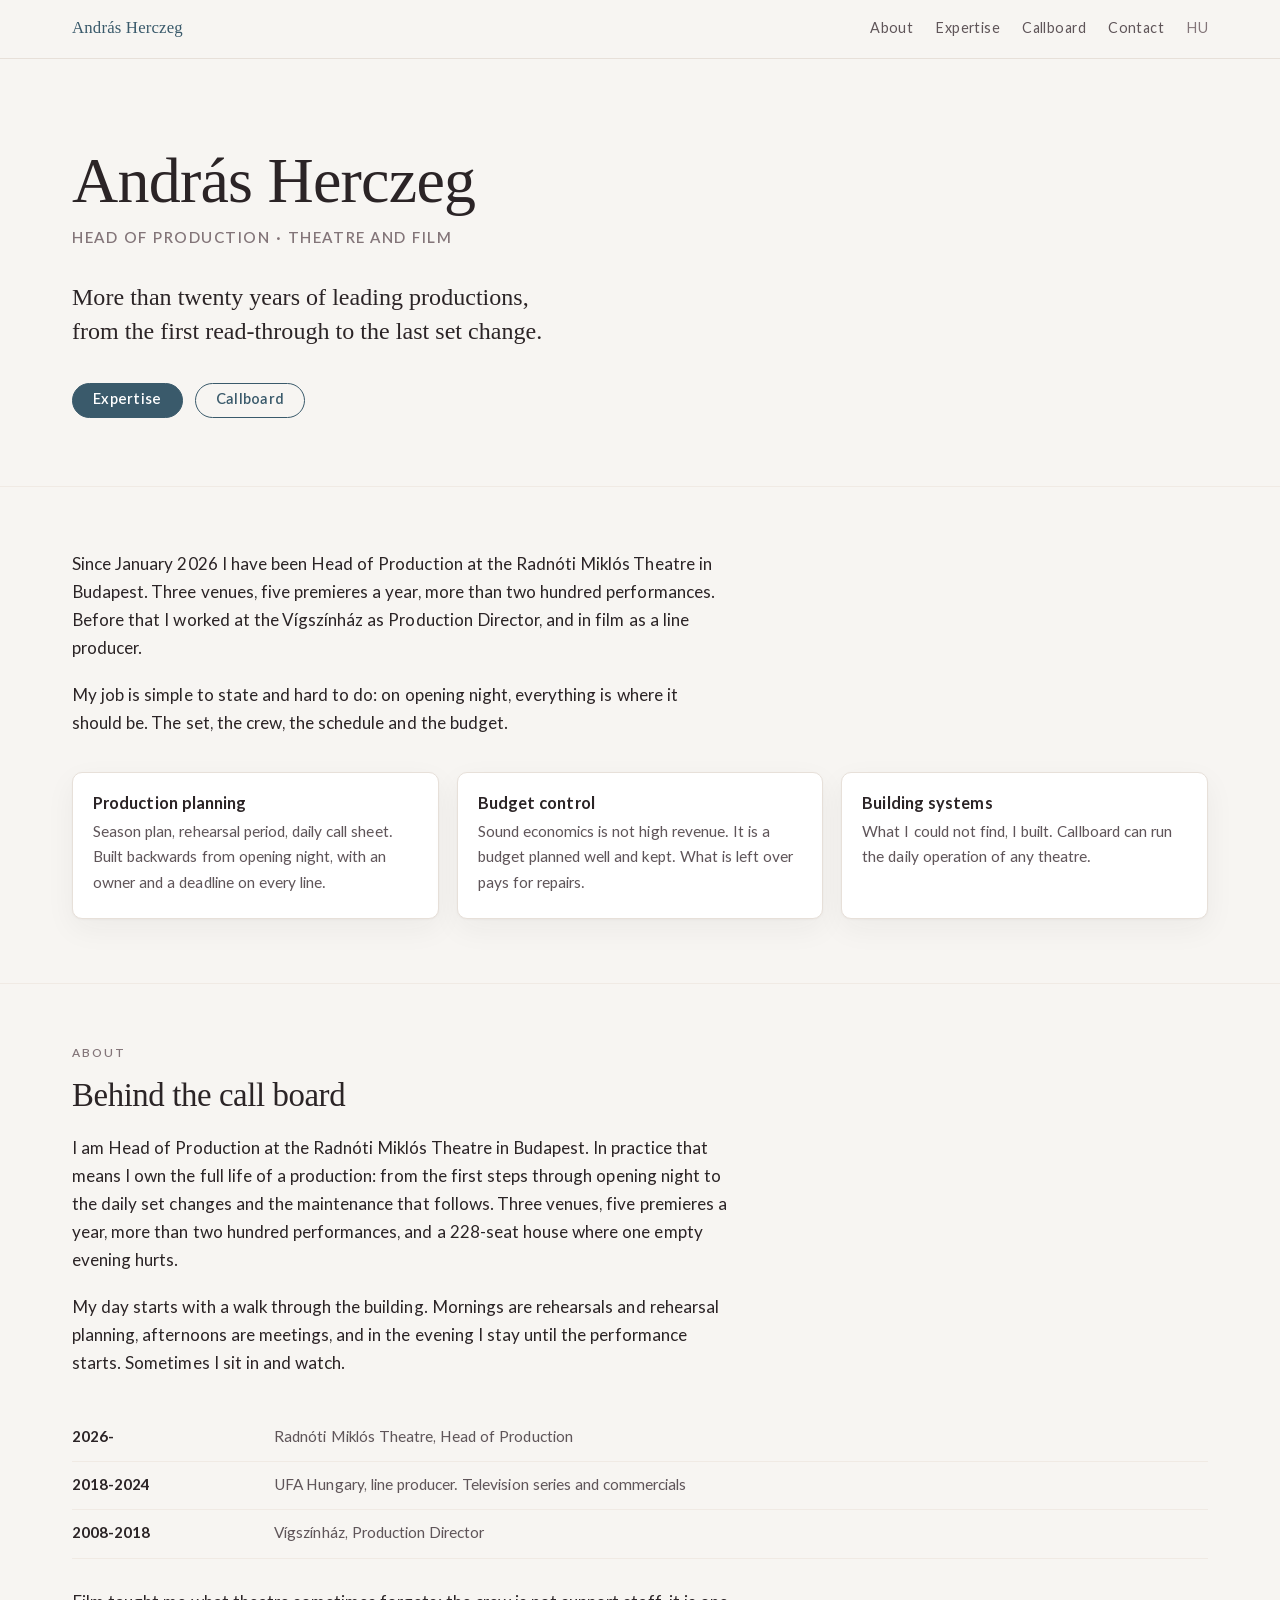
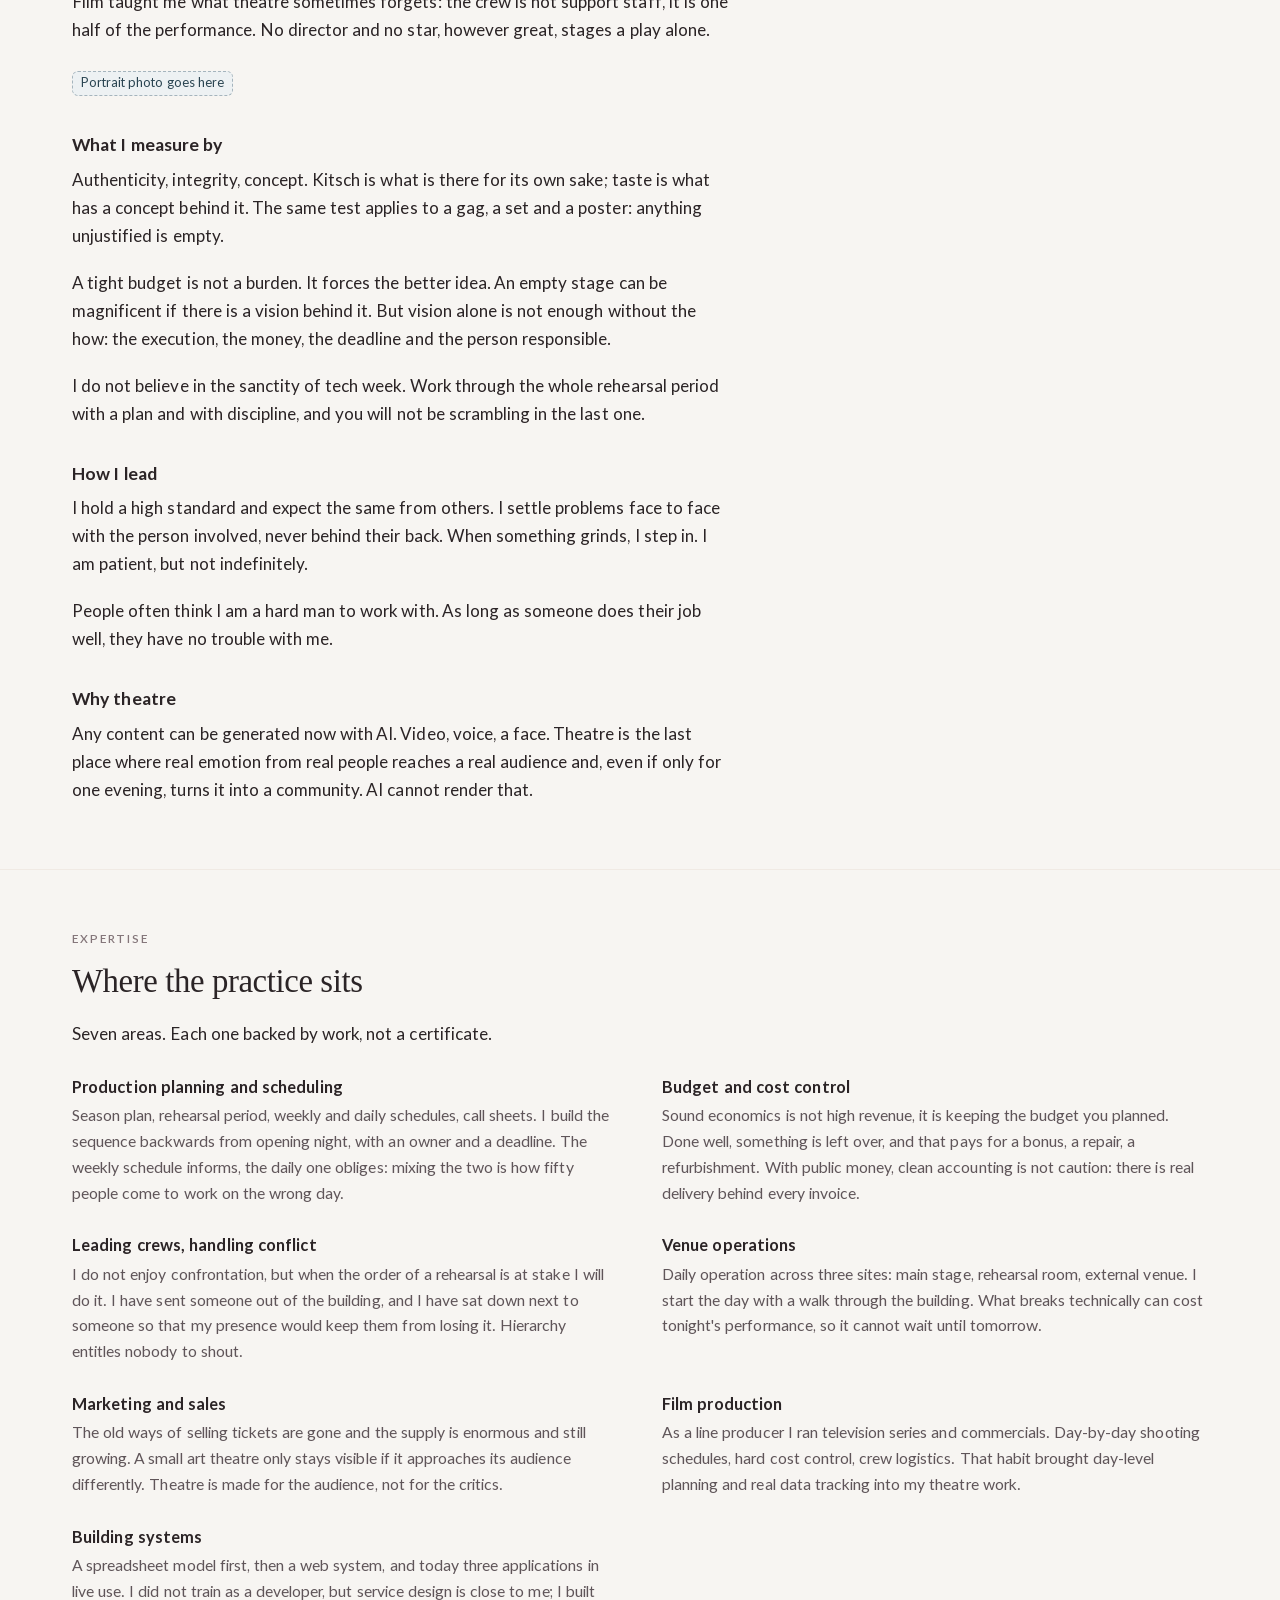
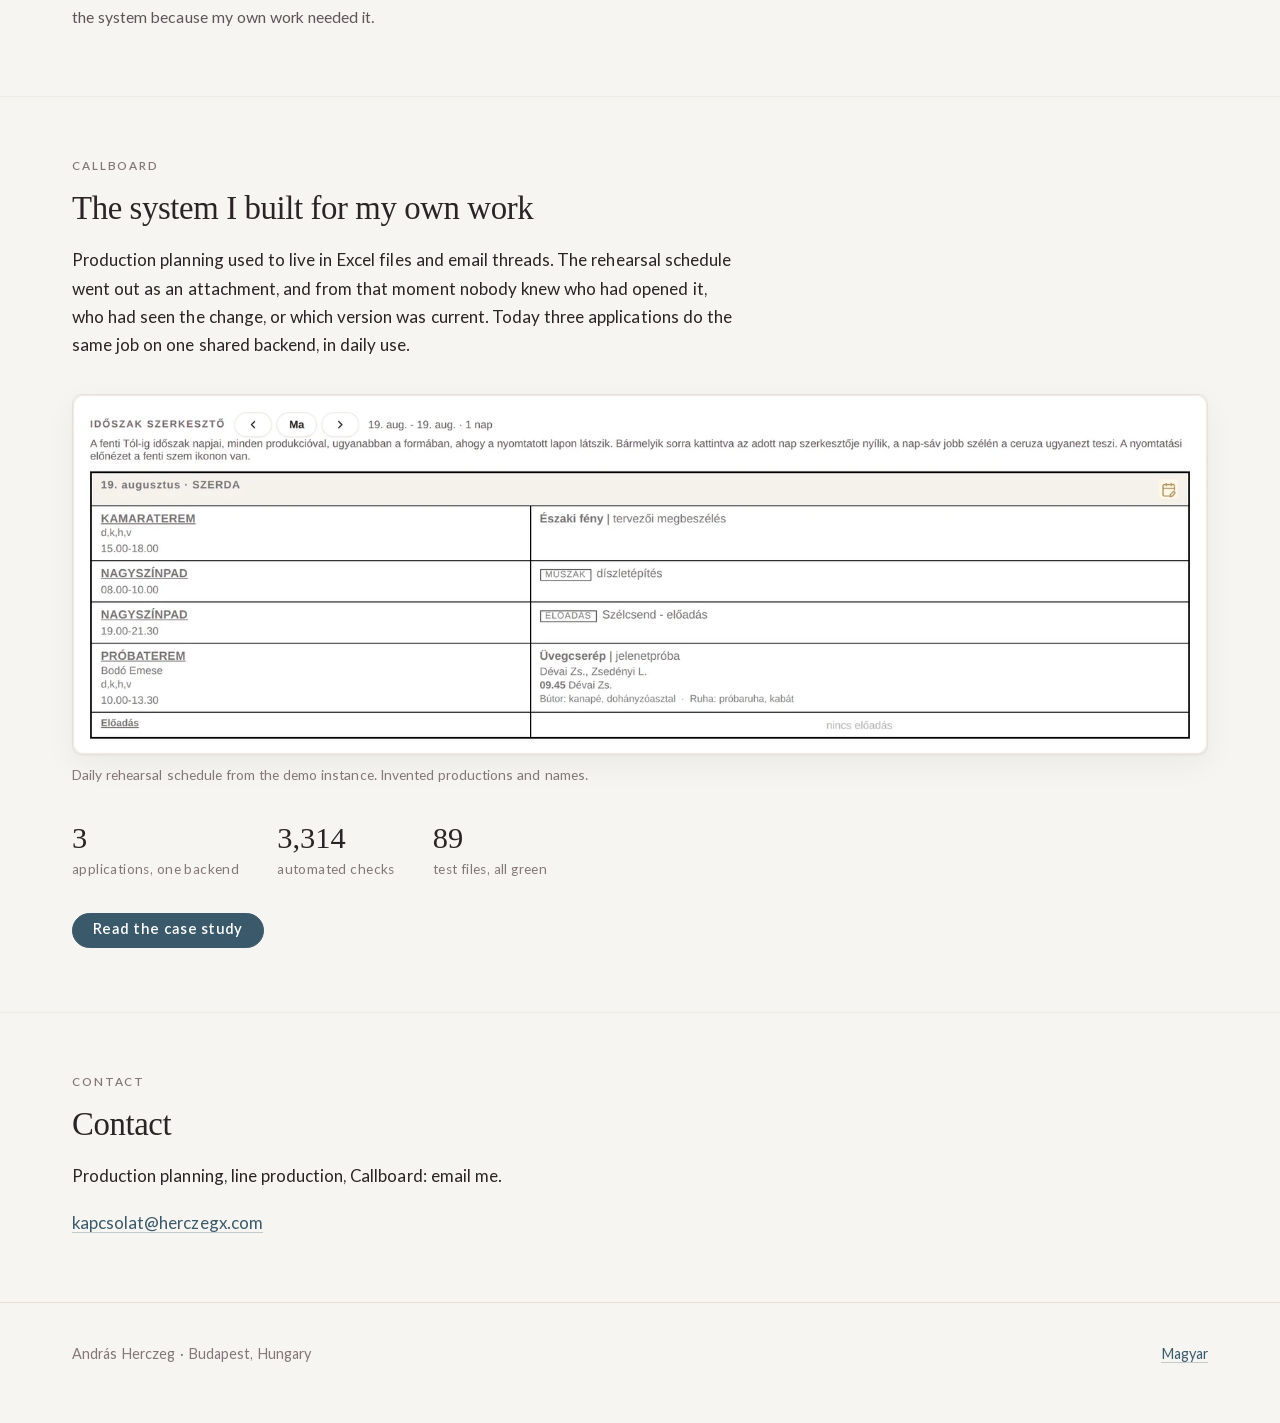
==== en/index.html @ 0eaf65cf "Statikus nevjegy oldal: ideiglenes hamarosan-lap lecserelve A herczegx Netlify-projekt eddig egy ide" ====
<!DOCTYPE html>
<html lang="en">
<head>
<meta charset="utf-8">
<meta name="viewport" content="width=device-width, initial-scale=1">
<title>András Herczeg - Head of Production</title>
<meta name="description" content="András Herczeg, Head of Production at the Radnóti Miklós Theatre, Budapest. Production planning, budget control, crew leadership, film production. Builder of the Callboard production system.">
<link rel="canonical" href="https://herczegx.com/en/">
<link rel="alternate" hreflang="hu" href="https://herczegx.com/">
<link rel="alternate" hreflang="en" href="https://herczegx.com/en/">
<meta property="og:title" content="András Herczeg - Head of Production">
<meta property="og:description" content="Production planning, budget control, crew leadership. Theatre and film.">
<meta property="og:type" content="profile">
<link rel="icon" href="../favicon.svg" type="image/svg+xml">
<link rel="stylesheet" href="../stilus.css">
</head>
<body>

<header class="fej">
  <div class="fej-belso">
    <a class="nevjel" href="index.html">András Herczeg</a>
    <nav class="menu">
      <a href="#about">About</a>
      <a href="#expertise">Expertise</a>
      <a href="callboard.html">Callboard</a>
      <a href="#contact">Contact</a>
      <span class="nyelv"><a href="../index.html" hreflang="hu">HU</a></span>
    </nav>
  </div>
</header>

<main>

<section class="nyito">
  <div class="sav">
    <h1>András Herczeg</h1>
    <p class="alcim">Head of Production &middot; theatre and film</p>
    <p class="vezeto">More than twenty years of leading productions, from the first read-through to the last set change.</p>
    <div class="gombok">
      <a class="gomb" href="#expertise">Expertise</a>
      <a class="gomb mas" href="callboard.html">Callboard</a>
    </div>
  </div>
</section>

<section>
  <div class="sav">
    <div class="szoveg">
      <p>Since January 2026 I have been Head of Production at the Radnóti Miklós Theatre in Budapest. Three venues, five premieres a year, more than two hundred performances. Before that I worked at the Vígszínház as Production Director, and in film as a line producer.</p>
      <p>My job is simple to state and hard to do: on opening night, everything is where it should be. The set, the crew, the schedule and the budget.</p>
    </div>
    <div class="harmas" style="margin-top:34px">
      <div class="kartya">
        <h3>Production planning</h3>
        <p>Season plan, rehearsal period, daily call sheet. Built backwards from opening night, with an owner and a deadline on every line.</p>
      </div>
      <div class="kartya">
        <h3>Budget control</h3>
        <p>Sound economics is not high revenue. It is a budget planned well and kept. What is left over pays for repairs.</p>
      </div>
      <div class="kartya">
        <h3>Building systems</h3>
        <p>What I could not find, I built. Callboard can run the daily operation of any theatre.</p>
      </div>
    </div>
  </div>
</section>

<section id="about">
  <div class="sav">
    <p class="cimke">About</p>
    <h2>Behind the call board</h2>
    <div class="szoveg">
      <p>I am Head of Production at the Radnóti Miklós Theatre in Budapest. In practice that means I own the full life of a production: from the first steps through opening night to the daily set changes and the maintenance that follows. Three venues, five premieres a year, more than two hundred performances, and a 228-seat house where one empty evening hurts.</p>
      <p>My day starts with a walk through the building. Mornings are rehearsals and rehearsal planning, afternoons are meetings, and in the evening I stay until the performance starts. Sometimes I sit in and watch.</p>
    </div>

    <div class="tablakeret" style="margin:30px 0">
      <table class="tabla">
        <tr><td>2026-</td><td>Radnóti Miklós Theatre, Head of Production</td></tr>
        <tr><td>2018-2024</td><td>UFA Hungary, line producer. Television series and commercials</td></tr>
        <tr><td>2008-2018</td><td>Vígszínház, Production Director</td></tr>
      </table>
    </div>

    <div class="szoveg">
      <p>Film taught me what theatre sometimes forgets: the crew is not support staff, it is one half of the performance. No director and no star, however great, stages a play alone.</p>
    </div>

    <p class="kicsi halk" style="margin:26px 0 0"><span class="helyorzo">Portrait photo goes here</span></p>

    <h3 style="margin:40px 0 10px;font-size:1.1rem">What I measure by</h3>
    <div class="szoveg">
      <p>Authenticity, integrity, concept. Kitsch is what is there for its own sake; taste is what has a concept behind it. The same test applies to a gag, a set and a poster: anything unjustified is empty.</p>
      <p>A tight budget is not a burden. It forces the better idea. An empty stage can be magnificent if there is a vision behind it. But vision alone is not enough without the how: the execution, the money, the deadline and the person responsible.</p>
      <p>I do not believe in the sanctity of tech week. Work through the whole rehearsal period with a plan and with discipline, and you will not be scrambling in the last one.</p>
    </div>

    <h3 style="margin:36px 0 10px;font-size:1.1rem">How I lead</h3>
    <div class="szoveg">
      <p>I hold a high standard and expect the same from others. I settle problems face to face with the person involved, never behind their back. When something grinds, I step in. I am patient, but not indefinitely.</p>
      <p>People often think I am a hard man to work with. As long as someone does their job well, they have no trouble with me.</p>
    </div>

    <h3 style="margin:36px 0 10px;font-size:1.1rem">Why theatre</h3>
    <div class="szoveg">
      <p>Any content can be generated now with AI. Video, voice, a face. Theatre is the last place where real emotion from real people reaches a real audience and, even if only for one evening, turns it into a community. AI cannot render that.</p>
    </div>
  </div>
</section>

<section id="expertise">
  <div class="sav">
    <p class="cimke">Expertise</p>
    <h2>Where the practice sits</h2>
    <div class="szoveg" style="margin-bottom:30px">
      <p>Seven areas. Each one backed by work, not a certificate.</p>
    </div>

    <div class="teruletek">
      <div class="terulet">
        <h3>Production planning and scheduling</h3>
        <p>Season plan, rehearsal period, weekly and daily schedules, call sheets. I build the sequence backwards from opening night, with an owner and a deadline. The weekly schedule informs, the daily one obliges: mixing the two is how fifty people come to work on the wrong day.</p>
      </div>
      <div class="terulet">
        <h3>Budget and cost control</h3>
        <p>Sound economics is not high revenue, it is keeping the budget you planned. Done well, something is left over, and that pays for a bonus, a repair, a refurbishment. With public money, clean accounting is not caution: there is real delivery behind every invoice.</p>
      </div>
      <div class="terulet">
        <h3>Leading crews, handling conflict</h3>
        <p>I do not enjoy confrontation, but when the order of a rehearsal is at stake I will do it. I have sent someone out of the building, and I have sat down next to someone so that my presence would keep them from losing it. Hierarchy entitles nobody to shout.</p>
      </div>
      <div class="terulet">
        <h3>Venue operations</h3>
        <p>Daily operation across three sites: main stage, rehearsal room, external venue. I start the day with a walk through the building. What breaks technically can cost tonight's performance, so it cannot wait until tomorrow.</p>
      </div>
      <div class="terulet">
        <h3>Marketing and sales</h3>
        <p>The old ways of selling tickets are gone and the supply is enormous and still growing. A small art theatre only stays visible if it approaches its audience differently. Theatre is made for the audience, not for the critics.</p>
      </div>
      <div class="terulet">
        <h3>Film production</h3>
        <p>As a line producer I ran television series and commercials. Day-by-day shooting schedules, hard cost control, crew logistics. That habit brought day-level planning and real data tracking into my theatre work.</p>
      </div>
      <div class="terulet">
        <h3>Building systems</h3>
        <p>A spreadsheet model first, then a web system, and today three applications in live use. I did not train as a developer, but service design is close to me; I built the system because my own work needed it.</p>
      </div>
    </div>
  </div>
</section>

<section id="callboard-teaser">
  <div class="sav">
    <p class="cimke">Callboard</p>
    <h2>The system I built for my own work</h2>
    <div class="szoveg">
      <p>Production planning used to live in Excel files and email threads. The rehearsal schedule went out as an attachment, and from that moment nobody knew who had opened it, who had seen the change, or which version was current. Today three applications do the same job on one shared backend, in daily use.</p>
    </div>

    <figure>
      <img src="../kepek/callboard_02_napi_tabla.webp" alt="Daily rehearsal schedule with venue, time, call times, furniture and costume notes" width="1600" height="507" loading="lazy">
      <figcaption>Daily rehearsal schedule from the demo instance. Invented productions and names.</figcaption>
    </figure>

    <div class="tenyek" style="margin:8px 0 30px">
      <div class="teny"><span class="szam">3</span><span class="mi">applications, one backend</span></div>
      <div class="teny"><span class="szam">3,314</span><span class="mi">automated checks</span></div>
      <div class="teny"><span class="szam">89</span><span class="mi">test files, all green</span></div>
    </div>

    <div class="gombok">
      <a class="gomb" href="callboard.html">Read the case study</a>
    </div>
  </div>
</section>

<section id="contact">
  <div class="sav">
    <p class="cimke">Contact</p>
    <h2>Contact</h2>
    <div class="szoveg">
      <p>Production planning, line production, Callboard: email me.</p>
      <p><a href="mailto:kapcsolat@herczegx.com">kapcsolat@herczegx.com</a></p>
    </div>
  </div>
</section>

</main>

<footer class="lab">
  <div class="lab-belso">
    <span>András Herczeg &middot; Budapest, Hungary</span>
    <span class="jobbra"><a href="../index.html" hreflang="hu">Magyar</a></span>
  </div>
</footer>

</body>
</html>
---- stilus.css ----
/* herczegx.com - szakmai nevjegy.
   A paletta a Callboard vilagos temajabol jon (papir, tinta, vonal), a
   szinhaz vorose viszont szandekosan nem: az a Radnoti arculata, nem a
   sajat nevjegy szine. Kiemelesnek egy kimert fustkek all a helyen. */

:root{
  color-scheme: light;

  --papir:#F7F5F2;
  --lap:#FFFFFF;
  --arnyalat:#F4F1ED;
  --vonal:#E7E0D9;
  --vonal-halk:#F0EAE4;

  --tinta:#2B2426;
  --halk:#5F5559;
  --finom:#837579;

  --kiemel:#3A5A6B;
  --kiemel-m:#2A4451;
  --kiemel-halk:#EDF1F3;

  --sug:0 1px 2px rgba(43,36,38,.035), 0 10px 30px rgba(43,36,38,.05);
  --r:10px;
  --sav:1180px;
  --szoveg:66ch;
}

@font-face{font-family:Lato;src:url(fontok/lato-400-normal.woff2) format('woff2');font-weight:400;font-display:swap}
@font-face{font-family:Lato;src:url(fontok/lato-600-normal.woff2) format('woff2');font-weight:600;font-display:swap}
@font-face{font-family:Lato;src:url(fontok/lato-700-normal.woff2) format('woff2');font-weight:700;font-display:swap}

*{box-sizing:border-box}
html{-webkit-text-size-adjust:100%;scroll-behavior:smooth}
body{
  margin:0;
  background:var(--papir);
  color:var(--tinta);
  font:400 17px/1.65 Lato, system-ui, -apple-system, "Segoe UI", sans-serif;
  letter-spacing:.002em;
}
img{max-width:100%;height:auto;display:block}
a{color:var(--kiemel);text-decoration:none;border-bottom:1px solid rgba(58,90,107,.28)}
a:hover{color:var(--kiemel-m);border-bottom-color:var(--kiemel-m)}
h1,h2,h3{font-family:Georgia,"Times New Roman",serif;font-weight:400;letter-spacing:-.012em;line-height:1.18;margin:0}
strong{font-weight:700}

/* --- fejlec --- */
.fej{
  position:sticky;top:0;z-index:20;
  background:rgba(247,245,242,.975);
  backdrop-filter:saturate(140%) blur(8px);
  border-bottom:1px solid var(--vonal);
}
.fej-belso{
  max-width:var(--sav);margin:0 auto;padding:14px 22px;
  display:flex;align-items:baseline;gap:26px;flex-wrap:wrap;
}
.nevjel{font-family:Georgia,serif;font-size:1.05rem;letter-spacing:.01em;border:0}
.nevjel:hover{color:var(--tinta)}
.menu{display:flex;gap:22px;margin-left:auto;flex-wrap:wrap;align-items:baseline}
.menu a{
  border:0;color:var(--halk);font-size:.9rem;letter-spacing:.03em;
  padding-bottom:2px;border-bottom:1px solid transparent;
}
.menu a:hover{color:var(--tinta);border-bottom-color:var(--vonal)}
.menu a.itt{color:var(--tinta);border-bottom-color:var(--kiemel)}
.nyelv{font-size:.82rem;letter-spacing:.06em;color:var(--finom)}
.nyelv a{border:0;color:var(--finom)}
.nyelv a:hover{color:var(--kiemel)}

/* --- szerkezet --- */
.sav{max-width:var(--sav);margin:0 auto;padding:0 22px}
section{padding:64px 0;border-top:1px solid var(--vonal-halk);scroll-margin-top:70px}
section:first-of-type{border-top:0}
.szoveg{max-width:var(--szoveg)}
.szoveg p{margin:0 0 1.1em}
.szoveg p:last-child{margin-bottom:0}
.cimke{
  font:600 .74rem/1 Lato,sans-serif;letter-spacing:.16em;text-transform:uppercase;
  color:var(--finom);margin:0 0 16px;
}
h2{font-size:clamp(1.5rem,3.2vw,2.05rem);margin:0 0 20px}
h3{font-family:Lato,sans-serif;font-weight:700;font-size:1.02rem;letter-spacing:.005em;margin:0 0 6px}
.halk{color:var(--halk)}
.kicsi{font-size:.9rem}

/* --- nyito --- */
.nyito{padding:84px 0 68px}
.nyito h1{font-size:clamp(2.3rem,7vw,4rem);margin:0 0 10px}
.nyito .alcim{
  font:600 .95rem/1.4 Lato,sans-serif;letter-spacing:.1em;text-transform:uppercase;
  color:var(--finom);margin:0 0 30px;
}
.nyito .vezeto{
  font-family:Georgia,serif;font-size:clamp(1.15rem,2.4vw,1.5rem);line-height:1.45;
  max-width:40ch;margin:0 0 34px;color:var(--tinta);
}
.gombok{display:flex;gap:12px;flex-wrap:wrap}
.gomb{
  display:inline-block;border:1px solid var(--kiemel);border-radius:999px;
  padding:9px 20px;font:600 .92rem/1 Lato,sans-serif;letter-spacing:.02em;
  background:var(--kiemel);color:#fff;
}
.gomb:hover{background:var(--kiemel-m);border-color:var(--kiemel-m);color:#fff}
.gomb.mas{background:transparent;color:var(--kiemel)}
.gomb.mas:hover{background:var(--kiemel-halk);color:var(--kiemel-m)}

/* --- kartyak --- */
.harmas{display:grid;grid-template-columns:repeat(3,1fr);gap:18px;margin-top:8px}
.kartya{
  background:var(--lap);border:1px solid var(--vonal);border-radius:var(--r);
  padding:22px 20px;box-shadow:var(--sug);
}
.kartya p{margin:0;color:var(--halk);font-size:.96rem}

/* --- teruletek --- */
.teruletek{display:grid;grid-template-columns:1fr 1fr;gap:30px 44px;margin-top:8px}
.terulet p{margin:0;color:var(--halk);font-size:.98rem}

/* --- kiemelt sav (eset, idezet) --- */
.keret{
  background:var(--lap);border:1px solid var(--vonal);border-left:3px solid var(--kiemel);
  border-radius:var(--r);padding:22px 24px;
}
.keret h3{margin-bottom:8px}
.keret p{margin:0;color:var(--halk)}

/* --- tablazat --- */
.tabla{width:100%;border-collapse:collapse;font-size:.96rem;margin:6px 0 0}
.tabla th{
  text-align:left;font:600 .76rem/1 Lato,sans-serif;letter-spacing:.12em;text-transform:uppercase;
  color:var(--finom);padding:0 14px 10px 0;border-bottom:1px solid var(--vonal);
}
.tabla td{padding:11px 14px 11px 0;border-bottom:1px solid var(--vonal-halk);vertical-align:top;color:var(--halk)}
.tabla td:first-child{color:var(--tinta);font-weight:700;white-space:nowrap}
.tablakeret{overflow-x:auto}

/* --- kep --- */
figure{margin:34px 0}
figure img{
  border:1px solid var(--vonal);border-radius:var(--r);box-shadow:var(--sug);background:var(--lap);
}
figcaption{margin-top:10px;font-size:.86rem;color:var(--finom)}

/* --- tenyek --- */
.tenyek{display:flex;gap:38px;flex-wrap:wrap;margin-top:6px}
.teny .szam{font-family:Georgia,serif;font-size:1.9rem;line-height:1.1;display:block}
.teny .mi{font-size:.85rem;color:var(--finom);letter-spacing:.03em}

/* --- lablec --- */
.lab{border-top:1px solid var(--vonal);padding:40px 0 56px;color:var(--finom);font-size:.9rem}
.lab-belso{max-width:var(--sav);margin:0 auto;padding:0 22px;display:flex;gap:18px;flex-wrap:wrap;align-items:baseline}
.lab .jobbra{margin-left:auto}

/* --- helyorzo, ami meg nincs kitoltve --- */
.helyorzo{
  display:inline-block;background:var(--kiemel-halk);border:1px dashed rgba(58,90,107,.4);
  border-radius:6px;padding:1px 8px;color:var(--kiemel-m);font-size:.9em;
}

@media (max-width:860px){
  .fej-belso{padding:11px 18px;gap:14px}
  .menu{gap:13px}
  .menu a{font-size:.8rem}
  .nyelv{font-size:.75rem}
  .harmas{grid-template-columns:1fr}
  .teruletek{grid-template-columns:1fr;gap:26px}
  section{padding:48px 0}
  .nyito{padding:56px 0 44px}
  body{font-size:16.5px}
}
@media print{
  .fej,.gombok{display:none}
  body{background:#fff}
}
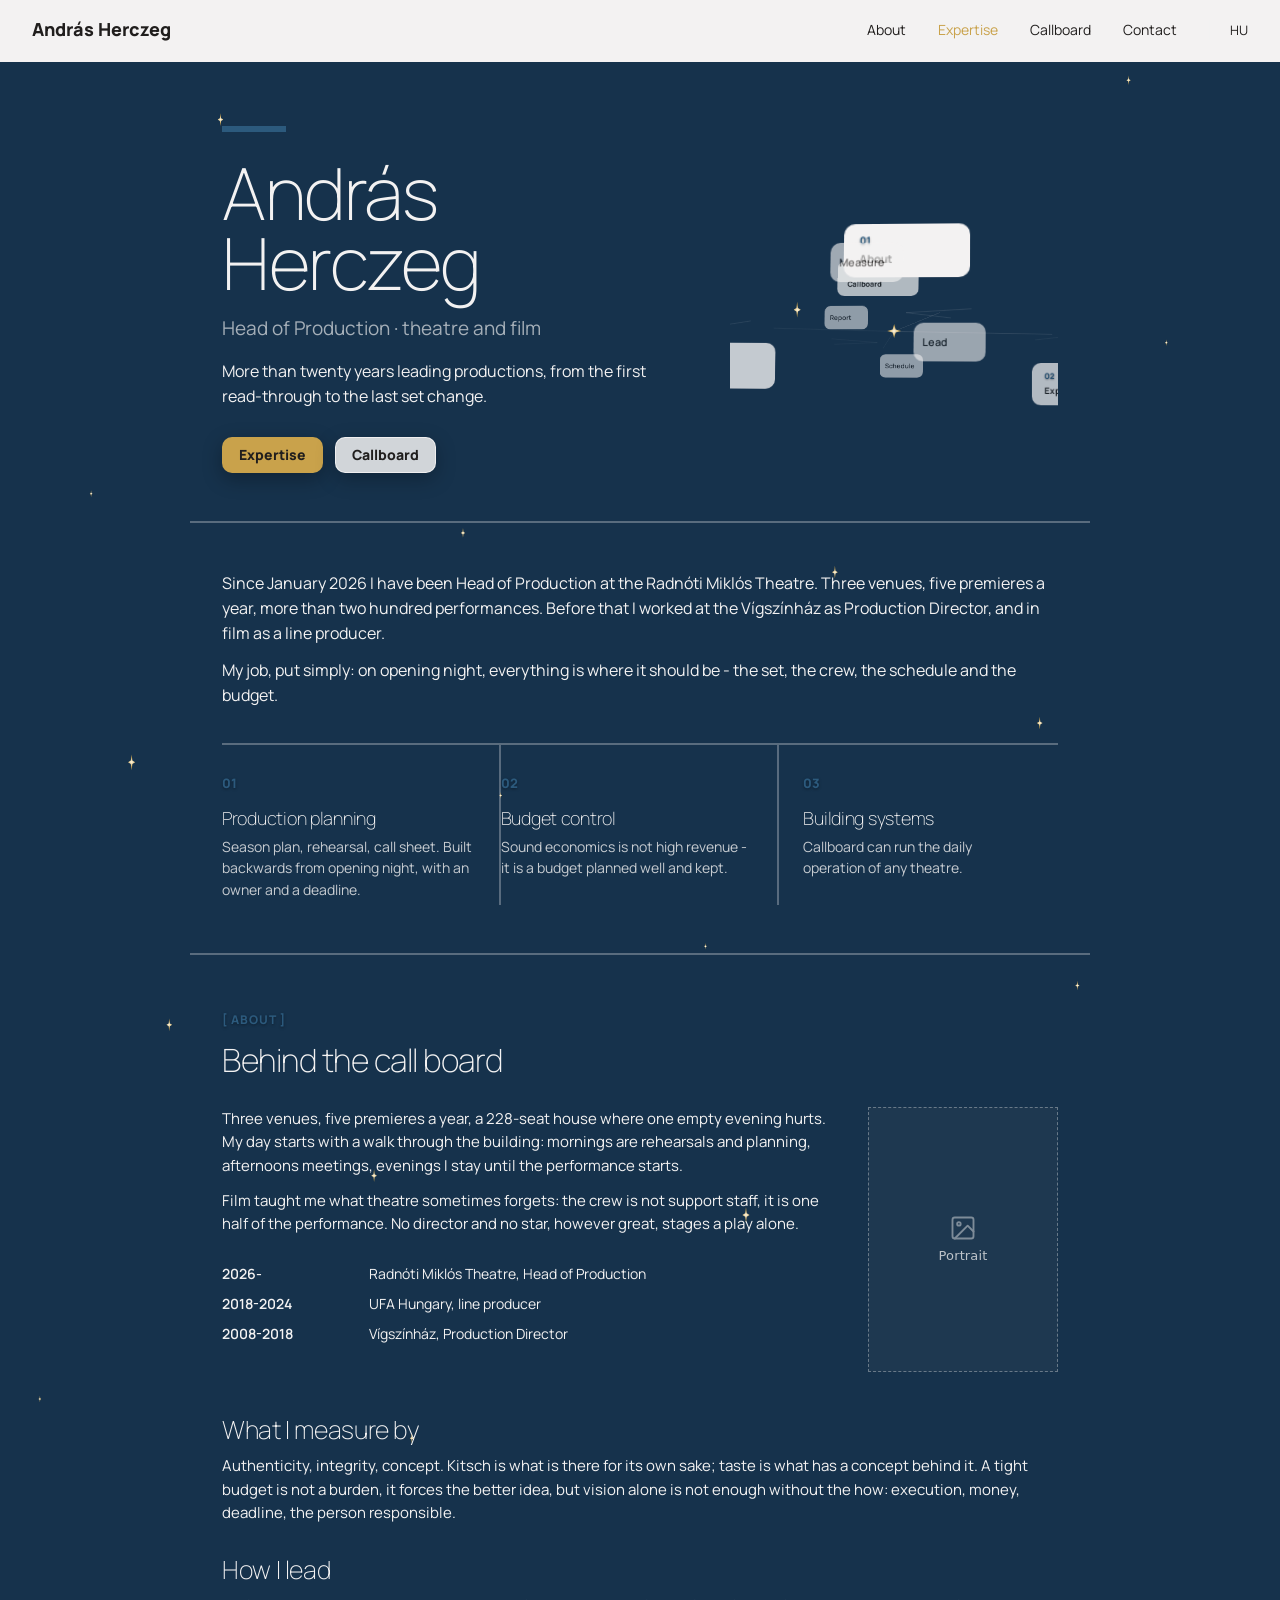
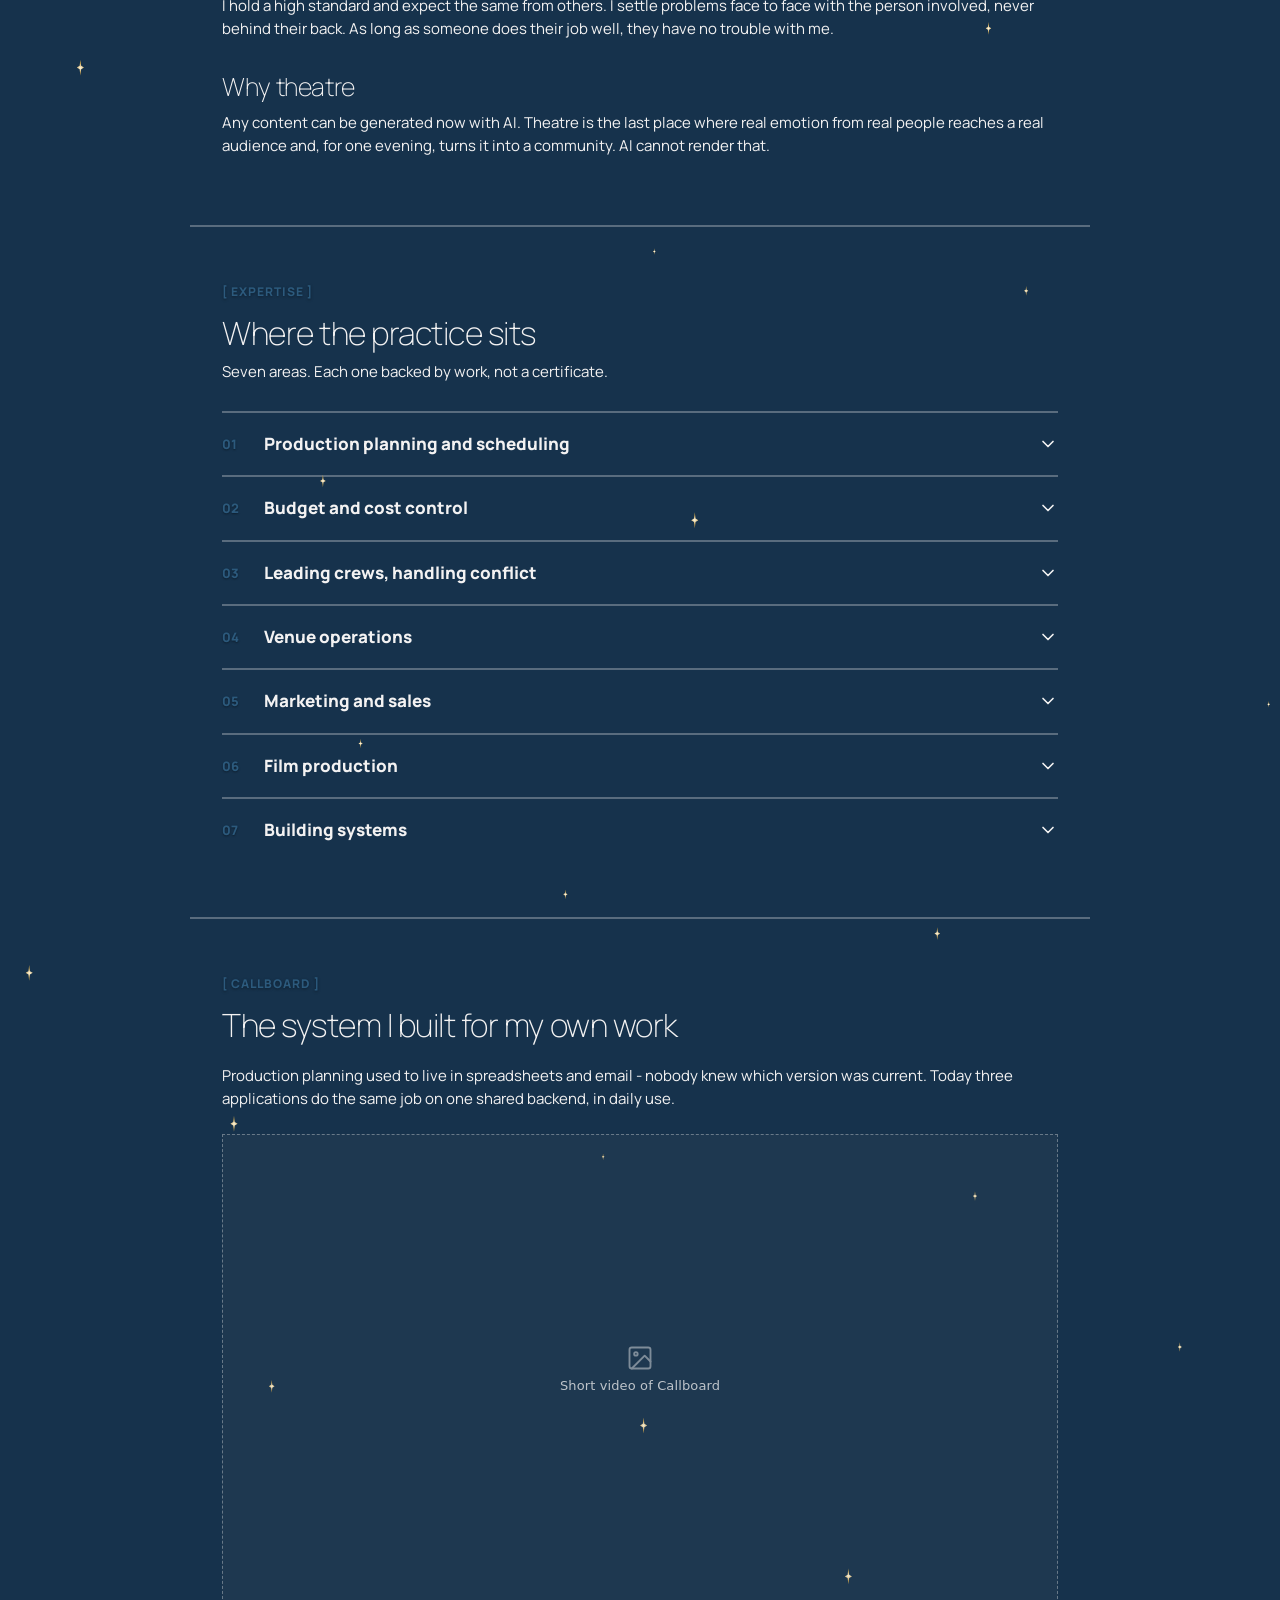
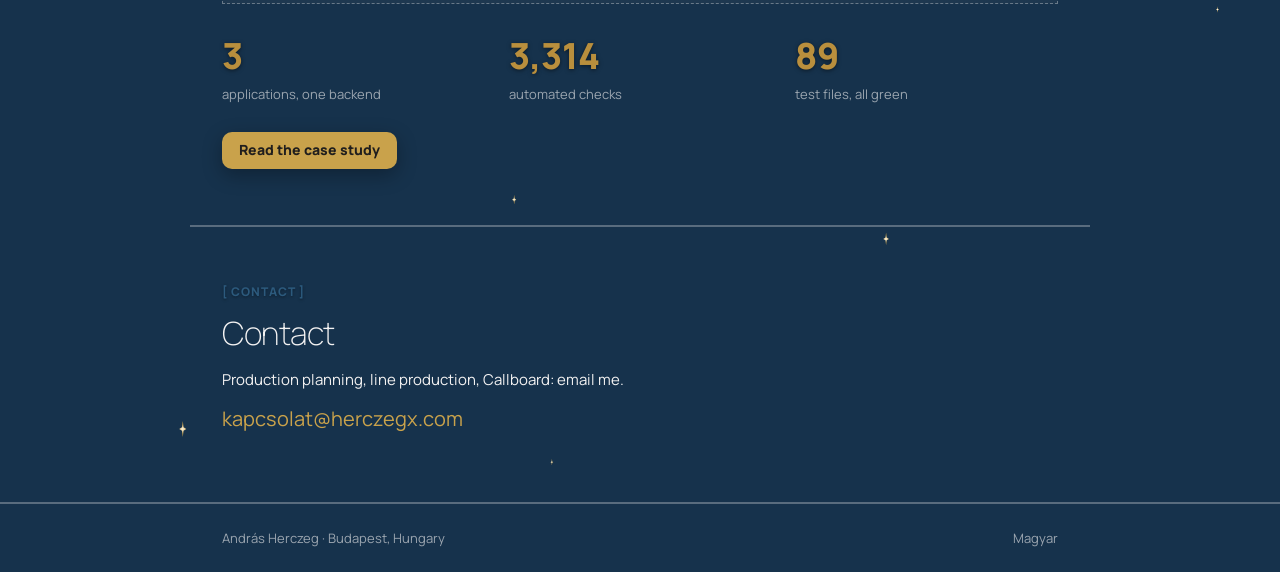
==== commit 8b41a201: "Uj vizualis dizajn: sotet atmenet, aranyszin kiemeles, 3D forgo graf Andras egy kesz design-handoff " ====
--- a/en/index.html
+++ b/en/index.html
@@ -4,196 +4,199 @@
 <meta charset="utf-8">
 <meta name="viewport" content="width=device-width, initial-scale=1">
 <title>András Herczeg - Head of Production</title>
-<meta name="description" content="András Herczeg, Head of Production at the Radnóti Miklós Theatre, Budapest. Production planning, budget control, crew leadership, film production. Builder of the Callboard production system.">
+<meta name="description" content="András Herczeg, Head of Production at the Radnóti Miklós Theatre. Production planning, budget control, crew leadership, film production. Builder of the Callboard production system.">
 <link rel="canonical" href="https://herczegx.com/en/">
+<link rel="alternate" hreflang="en" href="https://herczegx.com/en/">
 <link rel="alternate" hreflang="hu" href="https://herczegx.com/">
-<link rel="alternate" hreflang="en" href="https://herczegx.com/en/">
 <meta property="og:title" content="András Herczeg - Head of Production">
 <meta property="og:description" content="Production planning, budget control, crew leadership. Theatre and film.">
 <meta property="og:type" content="profile">
+<meta property="og:url" content="https://herczegx.com/en/">
 <link rel="icon" href="../favicon.svg" type="image/svg+xml">
-<link rel="stylesheet" href="../stilus.css">
+<link rel="preconnect" href="https://fonts.googleapis.com">
+<link href="https://fonts.googleapis.com/css2?family=Manrope:wght@200;400&display=swap" rel="stylesheet">
+<link rel="stylesheet" href="../dizajn.css">
+<script src="../image-slot.js" defer></script>
 </head>
 <body>
-
-<header class="fej">
-  <div class="fej-belso">
-    <a class="nevjel" href="index.html">András Herczeg</a>
-    <nav class="menu">
-      <a href="#about">About</a>
-      <a href="#expertise">Expertise</a>
-      <a href="callboard.html">Callboard</a>
-      <a href="#contact">Contact</a>
-      <span class="nyelv"><a href="../index.html" hreflang="hu">HU</a></span>
-    </nav>
-  </div>
-</header>
-
-<main>
-
-<section class="nyito">
-  <div class="sav">
-    <h1>András Herczeg</h1>
-    <p class="alcim">Head of Production &middot; theatre and film</p>
-    <p class="vezeto">More than twenty years of leading productions, from the first read-through to the last set change.</p>
-    <div class="gombok">
-      <a class="gomb" href="#expertise">Expertise</a>
-      <a class="gomb mas" href="callboard.html">Callboard</a>
-    </div>
-  </div>
-</section>
-
-<section>
-  <div class="sav">
-    <div class="szoveg">
-      <p>Since January 2026 I have been Head of Production at the Radnóti Miklós Theatre in Budapest. Three venues, five premieres a year, more than two hundred performances. Before that I worked at the Vígszínház as Production Director, and in film as a line producer.</p>
-      <p>My job is simple to state and hard to do: on opening night, everything is where it should be. The set, the crew, the schedule and the budget.</p>
-    </div>
-    <div class="harmas" style="margin-top:34px">
-      <div class="kartya">
-        <h3>Production planning</h3>
-        <p>Season plan, rehearsal period, daily call sheet. Built backwards from opening night, with an owner and a deadline on every line.</p>
-      </div>
-      <div class="kartya">
-        <h3>Budget control</h3>
-        <p>Sound economics is not high revenue. It is a budget planned well and kept. What is left over pays for repairs.</p>
-      </div>
-      <div class="kartya">
-        <h3>Building systems</h3>
-        <p>What I could not find, I built. Callboard can run the daily operation of any theatre.</p>
-      </div>
-    </div>
-  </div>
-</section>
-
-<section id="about">
-  <div class="sav">
-    <p class="cimke">About</p>
-    <h2>Behind the call board</h2>
-    <div class="szoveg">
-      <p>I am Head of Production at the Radnóti Miklós Theatre in Budapest. In practice that means I own the full life of a production: from the first steps through opening night to the daily set changes and the maintenance that follows. Three venues, five premieres a year, more than two hundred performances, and a 228-seat house where one empty evening hurts.</p>
-      <p>My day starts with a walk through the building. Mornings are rehearsals and rehearsal planning, afternoons are meetings, and in the evening I stay until the performance starts. Sometimes I sit in and watch.</p>
-    </div>
-
-    <div class="tablakeret" style="margin:30px 0">
-      <table class="tabla">
-        <tr><td>2026-</td><td>Radnóti Miklós Theatre, Head of Production</td></tr>
-        <tr><td>2018-2024</td><td>UFA Hungary, line producer. Television series and commercials</td></tr>
-        <tr><td>2008-2018</td><td>Vígszínház, Production Director</td></tr>
-      </table>
-    </div>
-
-    <div class="szoveg">
-      <p>Film taught me what theatre sometimes forgets: the crew is not support staff, it is one half of the performance. No director and no star, however great, stages a play alone.</p>
-    </div>
-
-    <p class="kicsi halk" style="margin:26px 0 0"><span class="helyorzo">Portrait photo goes here</span></p>
-
-    <h3 style="margin:40px 0 10px;font-size:1.1rem">What I measure by</h3>
-    <div class="szoveg">
-      <p>Authenticity, integrity, concept. Kitsch is what is there for its own sake; taste is what has a concept behind it. The same test applies to a gag, a set and a poster: anything unjustified is empty.</p>
-      <p>A tight budget is not a burden. It forces the better idea. An empty stage can be magnificent if there is a vision behind it. But vision alone is not enough without the how: the execution, the money, the deadline and the person responsible.</p>
-      <p>I do not believe in the sanctity of tech week. Work through the whole rehearsal period with a plan and with discipline, and you will not be scrambling in the last one.</p>
-    </div>
-
-    <h3 style="margin:36px 0 10px;font-size:1.1rem">How I lead</h3>
-    <div class="szoveg">
-      <p>I hold a high standard and expect the same from others. I settle problems face to face with the person involved, never behind their back. When something grinds, I step in. I am patient, but not indefinitely.</p>
-      <p>People often think I am a hard man to work with. As long as someone does their job well, they have no trouble with me.</p>
-    </div>
-
-    <h3 style="margin:36px 0 10px;font-size:1.1rem">Why theatre</h3>
-    <div class="szoveg">
-      <p>Any content can be generated now with AI. Video, voice, a face. Theatre is the last place where real emotion from real people reaches a real audience and, even if only for one evening, turns it into a community. AI cannot render that.</p>
-    </div>
-  </div>
-</section>
-
-<section id="expertise">
-  <div class="sav">
-    <p class="cimke">Expertise</p>
-    <h2>Where the practice sits</h2>
-    <div class="szoveg" style="margin-bottom:30px">
-      <p>Seven areas. Each one backed by work, not a certificate.</p>
-    </div>
-
-    <div class="teruletek">
-      <div class="terulet">
-        <h3>Production planning and scheduling</h3>
-        <p>Season plan, rehearsal period, weekly and daily schedules, call sheets. I build the sequence backwards from opening night, with an owner and a deadline. The weekly schedule informs, the daily one obliges: mixing the two is how fifty people come to work on the wrong day.</p>
-      </div>
-      <div class="terulet">
-        <h3>Budget and cost control</h3>
-        <p>Sound economics is not high revenue, it is keeping the budget you planned. Done well, something is left over, and that pays for a bonus, a repair, a refurbishment. With public money, clean accounting is not caution: there is real delivery behind every invoice.</p>
-      </div>
-      <div class="terulet">
-        <h3>Leading crews, handling conflict</h3>
-        <p>I do not enjoy confrontation, but when the order of a rehearsal is at stake I will do it. I have sent someone out of the building, and I have sat down next to someone so that my presence would keep them from losing it. Hierarchy entitles nobody to shout.</p>
-      </div>
-      <div class="terulet">
-        <h3>Venue operations</h3>
-        <p>Daily operation across three sites: main stage, rehearsal room, external venue. I start the day with a walk through the building. What breaks technically can cost tonight's performance, so it cannot wait until tomorrow.</p>
-      </div>
-      <div class="terulet">
-        <h3>Marketing and sales</h3>
-        <p>The old ways of selling tickets are gone and the supply is enormous and still growing. A small art theatre only stays visible if it approaches its audience differently. Theatre is made for the audience, not for the critics.</p>
-      </div>
-      <div class="terulet">
-        <h3>Film production</h3>
-        <p>As a line producer I ran television series and commercials. Day-by-day shooting schedules, hard cost control, crew logistics. That habit brought day-level planning and real data tracking into my theatre work.</p>
-      </div>
-      <div class="terulet">
-        <h3>Building systems</h3>
-        <p>A spreadsheet model first, then a web system, and today three applications in live use. I did not train as a developer, but service design is close to me; I built the system because my own work needed it.</p>
-      </div>
-    </div>
-  </div>
-</section>
-
-<section id="callboard-teaser">
-  <div class="sav">
-    <p class="cimke">Callboard</p>
-    <h2>The system I built for my own work</h2>
-    <div class="szoveg">
-      <p>Production planning used to live in Excel files and email threads. The rehearsal schedule went out as an attachment, and from that moment nobody knew who had opened it, who had seen the change, or which version was current. Today three applications do the same job on one shared backend, in daily use.</p>
-    </div>
-
-    <figure>
-      <img src="../kepek/callboard_02_napi_tabla.webp" alt="Daily rehearsal schedule with venue, time, call times, furniture and costume notes" width="1600" height="507" loading="lazy">
-      <figcaption>Daily rehearsal schedule from the demo instance. Invented productions and names.</figcaption>
-    </figure>
-
-    <div class="tenyek" style="margin:8px 0 30px">
-      <div class="teny"><span class="szam">3</span><span class="mi">applications, one backend</span></div>
-      <div class="teny"><span class="szam">3,314</span><span class="mi">automated checks</span></div>
-      <div class="teny"><span class="szam">89</span><span class="mi">test files, all green</span></div>
-    </div>
-
-    <div class="gombok">
-      <a class="gomb" href="callboard.html">Read the case study</a>
-    </div>
-  </div>
-</section>
-
-<section id="contact">
-  <div class="sav">
-    <p class="cimke">Contact</p>
-    <h2>Contact</h2>
-    <div class="szoveg">
+<div class="oldal">
+  <div class="hatter"></div>
+  <div class="shooting-star" style="top:2%;left:4%;animation-delay:0s"></div>
+  <div class="shooting-star" style="top:10%;left:22%;animation-delay:3s"></div>
+  <div class="shooting-star" style="top:0%;left:44%;animation-delay:6s"></div>
+  <div class="csillagmezo"></div>
+
+  <nav class="nav">
+    <a href="index.html" class="nav-brand">András Herczeg</a>
+    <a href="#about" class="nav-link">About</a>
+    <a href="#expertise" class="nav-link">Expertise</a>
+    <a href="callboard.html" class="nav-callboard">Callboard</a>
+    <a href="#contact" class="nav-link">Contact</a>
+    <a href="../index.html" hreflang="hu" class="nav-lang">HU</a>
+  </nav>
+
+  <header class="hero">
+    <div class="lane">
+      <div class="hero-bal">
+        <div class="hero-csik"></div>
+        <h1>András<br>Herczeg</h1>
+        <p class="hero-alcim">Head of Production &middot; theatre and film</p>
+        <p class="hero-bio">More than twenty years leading productions, from the first read-through to the last set change.</p>
+        <div class="hero-gombok">
+          <a class="btn btn-elsodleges" href="#expertise">Expertise</a>
+          <a class="btn btn-masodlagos" href="callboard.html">Callboard</a>
+        </div>
+      </div>
+      <div class="graf-terulet">
+        <div class="grab">
+          <div class="graf-csoport"></div>
+        </div>
+      </div>
+    </div>
+  </header>
+
+  <section>
+    <div class="lane" style="padding:48px 32px;border-bottom:2px solid var(--color-divider)">
+      <p style="font-size:16px">Since January 2026 I have been Head of Production at the Radnóti Miklós Theatre. Three venues, five premieres a year, more than two hundred performances. Before that I worked at the Vígszínház as Production Director, and in film as a line producer.</p>
+      <p style="font-size:16px">My job, put simply: on opening night, everything is where it should be - the set, the crew, the schedule and the budget.</p>
+      <div class="harmas">
+        <div>
+          <div class="szam">01</div>
+          <h3>Production planning</h3>
+          <p>Season plan, rehearsal, call sheet. Built backwards from opening night, with an owner and a deadline.</p>
+        </div>
+        <div>
+          <div class="szam">02</div>
+          <h3>Budget control</h3>
+          <p>Sound economics is not high revenue - it is a budget planned well and kept.</p>
+        </div>
+        <div>
+          <div class="szam">03</div>
+          <h3>Building systems</h3>
+          <p>Callboard can run the daily operation of any theatre.</p>
+        </div>
+      </div>
+    </div>
+  </section>
+
+  <section id="about">
+    <div class="lane" style="padding:56px 32px;border-bottom:2px solid var(--color-divider)">
+      <p class="kicker">[ ABOUT ]</p>
+      <h2 style="margin-bottom:28px">Behind the call board</h2>
+
+      <div class="rolam-racs">
+        <div>
+          <p>Three venues, five premieres a year, a 228-seat house where one empty evening hurts. My day starts with a walk through the building: mornings are rehearsals and planning, afternoons meetings, evenings I stay until the performance starts.</p>
+          <p>Film taught me what theatre sometimes forgets: the crew is not support staff, it is one half of the performance. No director and no star, however great, stages a play alone.</p>
+
+          <table class="rolam-tabla">
+            <tbody>
+              <tr><td>2026-</td><td>Radnóti Miklós Theatre, Head of Production</td></tr>
+              <tr><td>2018-2024</td><td>UFA Hungary, line producer</td></tr>
+              <tr><td>2008-2018</td><td>Vígszínház, Production Director</td></tr>
+            </tbody>
+          </table>
+        </div>
+        <image-slot id="portrait" shape="rect" placeholder="Portrait" style="width:190px;aspect-ratio:4/5"></image-slot>
+      </div>
+
+      <h3 style="margin:44px 0 10px">What I measure by</h3>
+      <p>Authenticity, integrity, concept. Kitsch is what is there for its own sake; taste is what has a concept behind it. A tight budget is not a burden, it forces the better idea, but vision alone is not enough without the how: execution, money, deadline, the person responsible.</p>
+
+      <h3 style="margin:32px 0 10px">How I lead</h3>
+      <p>I hold a high standard and expect the same from others. I settle problems face to face with the person involved, never behind their back. As long as someone does their job well, they have no trouble with me.</p>
+
+      <h3 style="margin:32px 0 10px">Why theatre</h3>
+      <p>Any content can be generated now with AI. Theatre is the last place where real emotion from real people reaches a real audience and, for one evening, turns it into a community. AI cannot render that.</p>
+    </div>
+  </section>
+
+  <section id="expertise">
+    <div class="lane" style="padding:56px 32px;border-bottom:2px solid var(--color-divider)">
+      <p class="kicker">[ EXPERTISE ]</p>
+      <h2 style="margin-bottom:8px">Where the practice sits</h2>
+      <p style="margin-bottom:28px">Seven areas. Each one backed by work, not a certificate.</p>
+
+      <div>
+        <div class="acc-sor">
+          <button class="acc-gomb"><span class="szam">01</span><span class="cim">Production planning and scheduling</span><svg class="acc-chev" width="20" height="20" viewBox="0 0 24 24" fill="none" stroke="currentColor" stroke-width="2" stroke-linecap="round" stroke-linejoin="round"><polyline points="6 9 12 15 18 9"></polyline></svg></button>
+          <p class="acc-szoveg">Season plan, rehearsal period, weekly and daily schedules, call sheets. I build the sequence backwards from opening night, with an owner and a deadline. The weekly schedule informs, the daily one obliges - mixing the two is how fifty people come to work on the wrong day.</p>
+        </div>
+        <div class="acc-sor">
+          <button class="acc-gomb"><span class="szam">02</span><span class="cim">Budget and cost control</span><svg class="acc-chev" width="20" height="20" viewBox="0 0 24 24" fill="none" stroke="currentColor" stroke-width="2" stroke-linecap="round" stroke-linejoin="round"><polyline points="6 9 12 15 18 9"></polyline></svg></button>
+          <p class="acc-szoveg">Sound economics is not high revenue, it is keeping the budget you planned. Done well, something is left over, and that pays for a bonus, a repair, a refurbishment. With public money, clean accounting is not caution: there is real delivery behind every invoice.</p>
+        </div>
+        <div class="acc-sor">
+          <button class="acc-gomb"><span class="szam">03</span><span class="cim">Leading crews, handling conflict</span><svg class="acc-chev" width="20" height="20" viewBox="0 0 24 24" fill="none" stroke="currentColor" stroke-width="2" stroke-linecap="round" stroke-linejoin="round"><polyline points="6 9 12 15 18 9"></polyline></svg></button>
+          <p class="acc-szoveg">I do not enjoy confrontation, but when the order of a rehearsal is at stake I will do it. I have sent someone out of the building, and I have sat down next to someone so my presence would keep them from losing it. Hierarchy entitles nobody to shout.</p>
+        </div>
+        <div class="acc-sor">
+          <button class="acc-gomb"><span class="szam">04</span><span class="cim">Venue operations</span><svg class="acc-chev" width="20" height="20" viewBox="0 0 24 24" fill="none" stroke="currentColor" stroke-width="2" stroke-linecap="round" stroke-linejoin="round"><polyline points="6 9 12 15 18 9"></polyline></svg></button>
+          <p class="acc-szoveg">Daily operation across three sites: main stage, rehearsal room, external venue. I start the day with a walk through the building. What breaks technically can cost tonight&rsquo;s performance, so it cannot wait until tomorrow.</p>
+        </div>
+        <div class="acc-sor">
+          <button class="acc-gomb"><span class="szam">05</span><span class="cim">Marketing and sales</span><svg class="acc-chev" width="20" height="20" viewBox="0 0 24 24" fill="none" stroke="currentColor" stroke-width="2" stroke-linecap="round" stroke-linejoin="round"><polyline points="6 9 12 15 18 9"></polyline></svg></button>
+          <p class="acc-szoveg">The old ways of selling tickets are gone and the supply is enormous and still growing. A small art theatre only stays visible if it approaches its audience differently. Theatre is made for the audience, not the critics.</p>
+        </div>
+        <div class="acc-sor">
+          <button class="acc-gomb"><span class="szam">06</span><span class="cim">Film production</span><svg class="acc-chev" width="20" height="20" viewBox="0 0 24 24" fill="none" stroke="currentColor" stroke-width="2" stroke-linecap="round" stroke-linejoin="round"><polyline points="6 9 12 15 18 9"></polyline></svg></button>
+          <p class="acc-szoveg">As a line producer I ran television series and commercials. Day-by-day shooting schedules, hard cost control, crew logistics. That habit brought day-level planning and real data tracking into my theatre work.</p>
+        </div>
+        <div class="acc-sor">
+          <button class="acc-gomb"><span class="szam">07</span><span class="cim">Building systems</span><svg class="acc-chev" width="20" height="20" viewBox="0 0 24 24" fill="none" stroke="currentColor" stroke-width="2" stroke-linecap="round" stroke-linejoin="round"><polyline points="6 9 12 15 18 9"></polyline></svg></button>
+          <p class="acc-szoveg">A spreadsheet model first, then a web system, and today three applications in live use. I did not train as a developer, but service design is close to me; I built the system because my own work needed it.</p>
+        </div>
+      </div>
+    </div>
+  </section>
+
+  <section id="callboard-teaser">
+    <div class="lane" style="padding:56px 32px;border-bottom:2px solid var(--color-divider)">
+      <p class="kicker">[ CALLBOARD ]</p>
+      <h2 style="margin-bottom:20px">The system I built for my own work</h2>
+      <p>Production planning used to live in spreadsheets and email - nobody knew which version was current. Today three applications do the same job on one shared backend, in daily use.</p>
+
+      <image-slot id="callboard-video" shape="rect" placeholder="Short video of Callboard" style="width:100%;aspect-ratio:16/9;margin:24px 0"></image-slot>
+
+      <div class="stat-sor">
+        <div><div class="szam" style="color:#b98f3d">3</div><div class="cimke">applications, one backend</div></div>
+        <div><div class="szam" style="color:#b98f3d">3,314</div><div class="cimke">automated checks</div></div>
+        <div><div class="szam" style="color:#b98f3d">89</div><div class="cimke">test files, all green</div></div>
+      </div>
+
+      <a class="btn btn-elsodleges" href="callboard.html">Read the case study</a>
+    </div>
+  </section>
+
+  <section id="contact">
+    <div class="lane" style="padding:56px 32px">
+      <p class="kicker">[ CONTACT ]</p>
+      <h2 style="margin-bottom:16px">Contact</h2>
       <p>Production planning, line production, Callboard: email me.</p>
-      <p><a href="mailto:kapcsolat@herczegx.com">kapcsolat@herczegx.com</a></p>
-    </div>
-  </div>
-</section>
-
-</main>
-
-<footer class="lab">
-  <div class="lab-belso">
-    <span>András Herczeg &middot; Budapest, Hungary</span>
-    <span class="jobbra"><a href="../index.html" hreflang="hu">Magyar</a></span>
-  </div>
-</footer>
-
+      <p style="font-size:20px"><a href="mailto:kapcsolat@herczegx.com">kapcsolat@herczegx.com</a></p>
+    </div>
+  </section>
+
+  <footer class="lablec">
+    <div class="lane">
+      <span>András Herczeg &middot; Budapest, Hungary</span>
+      <a href="../index.html" hreflang="hu">Magyar</a>
+    </div>
+  </footer>
+</div>
+
+<script>
+window.GRAF_CSOMOPONTOK = [
+  { num: '01', label: 'About', href: '#about', angle: 10, y: -70, radius: 160,
+    children: [{ label: 'Measure', dAngle: -35, dRadius: 65, dY: -35 }, { label: 'Lead', dAngle: 38, dRadius: 55, dY: 30 }] },
+  { num: '02', label: 'Expertise', href: '#expertise', angle: 100, y: 55, radius: 190,
+    children: [{ label: 'Planning', dAngle: -28, dRadius: 60, dY: 30 }, { label: 'Budget', dAngle: 32, dRadius: 70, dY: -28 }] },
+  { num: '03', label: 'Callboard', href: 'callboard.html', angle: 195, y: -20, radius: 120,
+    children: [{ label: 'Schedule', dAngle: -38, dRadius: 55, dY: 22 }, { label: 'Report', dAngle: 28, dRadius: 60, dY: -32 }] },
+  { num: '04', label: 'Contact', href: '#contact', angle: 290, y: 85, radius: 170,
+    children: [{ label: 'Email', dAngle: 24, dRadius: 50, dY: -22 }] }
+];
+</script>
+<script src="../dizajn.js"></script>
 </body>
 </html>
--- a/dizajn.css
+++ b/dizajn.css
@@ -0,0 +1,134 @@
+/* uj dizajn: sotet atmenet, aranyszin kiemeles, Manrope betutipus */
+:root{
+  --font-heading:'Manrope','Archivo',system-ui,sans-serif;
+  --font-heading-weight:200;
+  --color-bg:#f3f2f2;
+  --color-text:#f3f2f2;
+  --color-divider:color-mix(in srgb,#f3f2f2 30%,transparent);
+  --color-accent:#c9a24b;
+  --color-accent-700:#b98f3d;
+  --color-accent-blue:#2c5a7d;
+}
+*,*::before,*::after{box-sizing:border-box}
+html{background:#16324c}
+body{margin:0;overflow-x:hidden;font-family:var(--font-heading);font-weight:400;font-size:15px;line-height:1.55;color:var(--color-text);background:#16324c}
+h1,h2,h3,h4,h5,h6{font-family:var(--font-heading);font-weight:var(--font-heading-weight);line-height:1.12;letter-spacing:-0.015em;margin:0 0 8px}
+h1{font-size:42px}
+h2{font-size:32px}
+h3{font-size:25px}
+h4{font-size:20px}
+p{margin:0 0 12px}
+a{color:var(--color-accent);text-underline-offset:3px;text-decoration:none}
+a:hover{color:var(--color-accent-700)}
+img{display:block;max-width:100%}
+figure{margin:0}
+figcaption{font-size:11px;margin-top:4px;color:color-mix(in srgb,var(--color-text) 55%,transparent)}
+.lane{max-width:900px;margin:0 auto;padding:0 32px}
+
+/* alap oldal, hatter, csillagok */
+.oldal{background:transparent;color:var(--color-text);min-height:100vh;position:relative}
+.hatter{position:absolute;inset:0;z-index:-1;background:linear-gradient(120deg,#16324c 0%,#2c5a7d 40%,#7d7979 65%,#b98f3d 100%)}
+@keyframes twinkle{0%{opacity:.08;transform:rotate(var(--r)) scale(.7) translate(0,0)}50%{opacity:1;transform:rotate(var(--r)) scale(1.6) translate(var(--dx),var(--dy))}100%{opacity:.08;transform:rotate(var(--r)) scale(.7) translate(0,0)}}
+.star{position:absolute;background:radial-gradient(circle,#fff6e0 0%,#c9a24b 55%,#c9a24b 100%);pointer-events:none;z-index:0;animation:twinkle ease-in-out infinite;box-shadow:0 0 6px 1px rgba(201,162,75,.8);clip-path:polygon(50% 0%,61% 39%,100% 50%,61% 61%,50% 100%,39% 61%,0% 50%,39% 39%)}
+@keyframes shoot{0%{opacity:0;transform:translate(-10vw,-10vh) rotate(35deg)}3%{opacity:1}20%{opacity:1;transform:translate(70vw,55vh) rotate(35deg)}24%{opacity:0;transform:translate(72vw,56vh) rotate(35deg)}100%{opacity:0}}
+.shooting-star{position:absolute;top:0;left:0;width:110px;height:2px;background:linear-gradient(90deg,rgba(255,246,224,0) 0%,rgba(255,246,224,.95) 100%);border-radius:2px;opacity:0;animation:shoot 9s linear infinite;pointer-events:none;z-index:0}
+
+/* navigacio */
+.nav{position:sticky;top:0;z-index:20;background:#f3f2f2;border-bottom:2px solid var(--color-divider);display:flex;align-items:center;gap:32px;padding:16px 32px}
+.nav-brand{font-family:var(--font-heading);font-weight:800;font-size:18px;color:#201e1d;margin-right:auto}
+.nav a.nav-link,.nav a.nav-callboard{color:#201e1d;font-size:14px}
+.nav a.nav-link.aktiv,.nav a.nav-callboard.aktiv{color:var(--color-accent)}
+.nav a.nav-lang{color:#201e1d;font-size:13px;border-left:1px solid var(--color-divider);padding-left:20px}
+
+/* gombok */
+.btn{display:inline-flex;align-items:center;justify-content:center;gap:6px;cursor:pointer;font-family:var(--font-heading);font-weight:800;font-size:14px;line-height:1.2;padding:9px 16px;border-radius:10px;border:1px solid transparent}
+.btn-elsodleges{background:#c9a24b;color:#201e1d;box-shadow:0 6px 20px rgba(0,0,0,.3)}
+.btn-elsodleges:hover{background:#b98f3d;color:#201e1d}
+.btn-masodlagos{background:rgba(243,242,242,.85);color:#201e1d;border-color:rgba(243,242,242,.9);box-shadow:0 6px 20px rgba(0,0,0,.25)}
+.btn-masodlagos:hover{background:rgba(243,242,242,.65);color:#201e1d}
+
+/* hero es 3D graf */
+.hero .lane{display:grid;grid-template-columns:1.4fr 1fr;gap:48px;align-items:end;padding:64px 32px 0;border-bottom:2px solid var(--color-divider)}
+.hero-bal{padding-bottom:48px}
+.hero-csik{width:64px;height:6px;background:#2c5a7d;margin-bottom:26px}
+.hero h1{font-size:72px;line-height:.97;letter-spacing:-.02em;margin-bottom:16px}
+.hero-alcim{font-size:19px;margin:0 0 16px;color:color-mix(in srgb,var(--color-text) 65%,transparent)}
+.hero-bio{font-size:16px;max-width:460px;margin:0 0 28px}
+.hero-gombok{display:flex;gap:12px}
+.graf-terulet{position:relative;width:100%;height:380px;overflow:hidden}
+.graf-terulet .grab{position:absolute;inset:0;z-index:1;perspective:1300px;cursor:grab;user-select:none;touch-action:none}
+.graf-terulet .grab.ragad{cursor:grabbing}
+.graf-csoport{position:absolute;inset:0;transform-style:preserve-3d}
+.graf-vonal{position:absolute;top:50%;left:50%;height:1px;background:var(--color-divider);transform-origin:0 50%}
+.graf-kartya{position:absolute;top:50%;left:50%;text-align:left;display:flex;flex-direction:column;justify-content:center;background:var(--color-bg);border:2px solid var(--color-divider);border-radius:10px;padding:8px 12px;cursor:pointer;width:112px;height:48px}
+.graf-kartya:hover{border-color:#c9a24b;box-shadow:0 0 0 2px rgba(201,162,75,.45);background:#fff}
+.graf-kartya .szam{font-family:var(--font-heading);font-weight:800;font-size:9px;color:#2c5a7d;display:block;margin-bottom:2px;text-shadow:0 1px 2px rgba(0,0,0,.4)}
+.graf-kartya .cimke{font-family:var(--font-heading);font-weight:700;font-size:10px;color:#201e1d;white-space:nowrap}
+.graf-gyerek{position:absolute;top:50%;left:50%;text-align:left;display:flex;align-items:center;background:var(--color-bg);border:1px solid var(--color-divider);border-radius:10px;padding:0 8px;cursor:pointer;width:74px;height:40px}
+.graf-gyerek:hover{border-color:#c9a24b;box-shadow:0 0 0 2px rgba(201,162,75,.45);background:#fff}
+.graf-gyerek .cimke{font-family:var(--font-heading);font-weight:600;font-size:11px;color:#201e1d}
+.graf-kozep{position:absolute;top:50%;left:50%;width:14px;height:14px;background:radial-gradient(circle,#fff8e6 0%,#c9a24b 55%,#c9a24b 100%);clip-path:polygon(50% 0%,61% 39%,100% 50%,61% 61%,50% 100%,39% 61%,0% 50%,39% 39%);transform:translate(-50%,-50%);animation:twinkle 4s ease-in-out infinite;box-shadow:0 0 10px 3px rgba(201,162,75,.9)}
+
+/* harmas hasab a bevezetoben */
+.harmas{display:grid;grid-template-columns:repeat(3,1fr);margin-top:36px;border-top:2px solid var(--color-divider)}
+.harmas>div{padding:28px 24px 4px 0;border-right:2px solid var(--color-divider)}
+.harmas>div:last-child{border-right:none;padding-left:24px}
+.harmas .szam{font-family:var(--font-heading);font-weight:800;font-size:13px;color:#2c5a7d;margin-bottom:14px;text-shadow:0 1px 3px rgba(0,0,0,.4)}
+.harmas h3{font-size:18px;margin-bottom:8px}
+.harmas p{font-size:14px;opacity:.8;margin:0}
+
+/* kicker cimke a szekciok elejen */
+.kicker{margin:0 0 14px;font-family:var(--font-heading);font-weight:800;font-size:12px;letter-spacing:.08em;color:#2c5a7d;text-shadow:0 1px 3px rgba(0,0,0,.4)}
+
+/* Rolam szekcio */
+.rolam-racs{display:grid;grid-template-columns:1fr 190px;gap:32px;align-items:start}
+.rolam-tabla{width:100%;border-collapse:collapse;font-size:14px;margin:24px 0}
+.rolam-tabla td{padding:4px 0;vertical-align:top}
+.rolam-tabla td:first-child{white-space:nowrap;font-weight:600;padding-right:16px}
+
+/* Szakteruletek accordion */
+.acc-sor{border-top:2px solid var(--color-divider)}
+.acc-gomb{all:unset;display:flex;align-items:center;gap:20px;width:100%;cursor:pointer;padding:18px 0;font-family:var(--font-heading);font-weight:800;font-size:17px;box-sizing:border-box;color:var(--color-text)}
+.acc-gomb .szam{color:#2c5a7d;font-size:13px;min-width:22px;text-shadow:0 1px 2px rgba(0,0,0,.4)}
+.acc-gomb .cim{flex:1}
+.acc-chev{transition:transform .15s ease;flex-shrink:0}
+.acc-chev.nyitva{transform:rotate(180deg)}
+.acc-szoveg{padding-bottom:22px;padding-left:42px;max-width:640px;display:none}
+.acc-szoveg.lathato{display:block}
+
+/* statisztika sor */
+.stat-sor{display:grid;grid-template-columns:repeat(3,1fr);gap:24px;margin:8px 0 28px}
+.stat-sor .szam{font-family:var(--font-heading);font-weight:800;font-size:36px;text-shadow:0 1px 4px rgba(0,0,0,.5)}
+.stat-sor .cimke{font-size:13px;color:color-mix(in srgb,var(--color-text) 60%,transparent)}
+
+/* lablec */
+.lablec{border-top:2px solid var(--color-divider)}
+.lablec .lane{padding:24px 32px;display:flex;justify-content:space-between;font-size:13px;color:color-mix(in srgb,var(--color-text) 60%,transparent)}
+.lablec a{color:inherit}
+
+/* Callboard esettanulmany oldal tablazatai es statuszkartyaja */
+.tabla{width:100%;border-collapse:collapse;font-size:14px}
+.tabla th{text-align:left;font-size:11px;letter-spacing:.08em;text-transform:uppercase;color:color-mix(in srgb,var(--color-text) 60%,transparent);padding:8px;border-bottom:2px solid var(--color-divider)}
+.tabla td{padding:8px;border-bottom:1px solid var(--color-divider)}
+.statusz-kartya{margin-top:32px;border-left:2px solid var(--color-accent);background:rgba(243,242,242,.9);padding:12px 16px}
+.statusz-kartya .cim{font-size:16px;color:#201e1d;margin:0 0 6px}
+.statusz-kartya .torzs{font-size:14px;color:#201e1d;margin:0}
+figure img{border:1px solid var(--color-divider)}
+
+/* keskeny kepernyo: a fenti elrendezes egy oszlopba rendezodik, semmi nem lóg ki oldalra */
+@media (max-width:720px){
+  .lane{padding:0 20px}
+  .nav{flex-wrap:wrap;gap:14px 20px;padding:14px 20px}
+  .nav-brand{width:100%;margin-right:0}
+  .nav a.nav-lang{border-left:none;padding-left:0}
+  .hero .lane{grid-template-columns:1fr;padding:40px 20px 0}
+  .hero-bal{padding-bottom:32px}
+  .hero h1{font-size:48px}
+  .graf-terulet{height:280px}
+  .harmas{grid-template-columns:1fr}
+  .harmas>div{border-right:none;padding:22px 0;border-bottom:2px solid var(--color-divider)}
+  .harmas>div:last-child{padding-left:0;border-bottom:none}
+  .rolam-racs{grid-template-columns:1fr}
+  .rolam-racs image-slot{width:140px!important}
+  .stat-sor{grid-template-columns:1fr;gap:16px}
+}
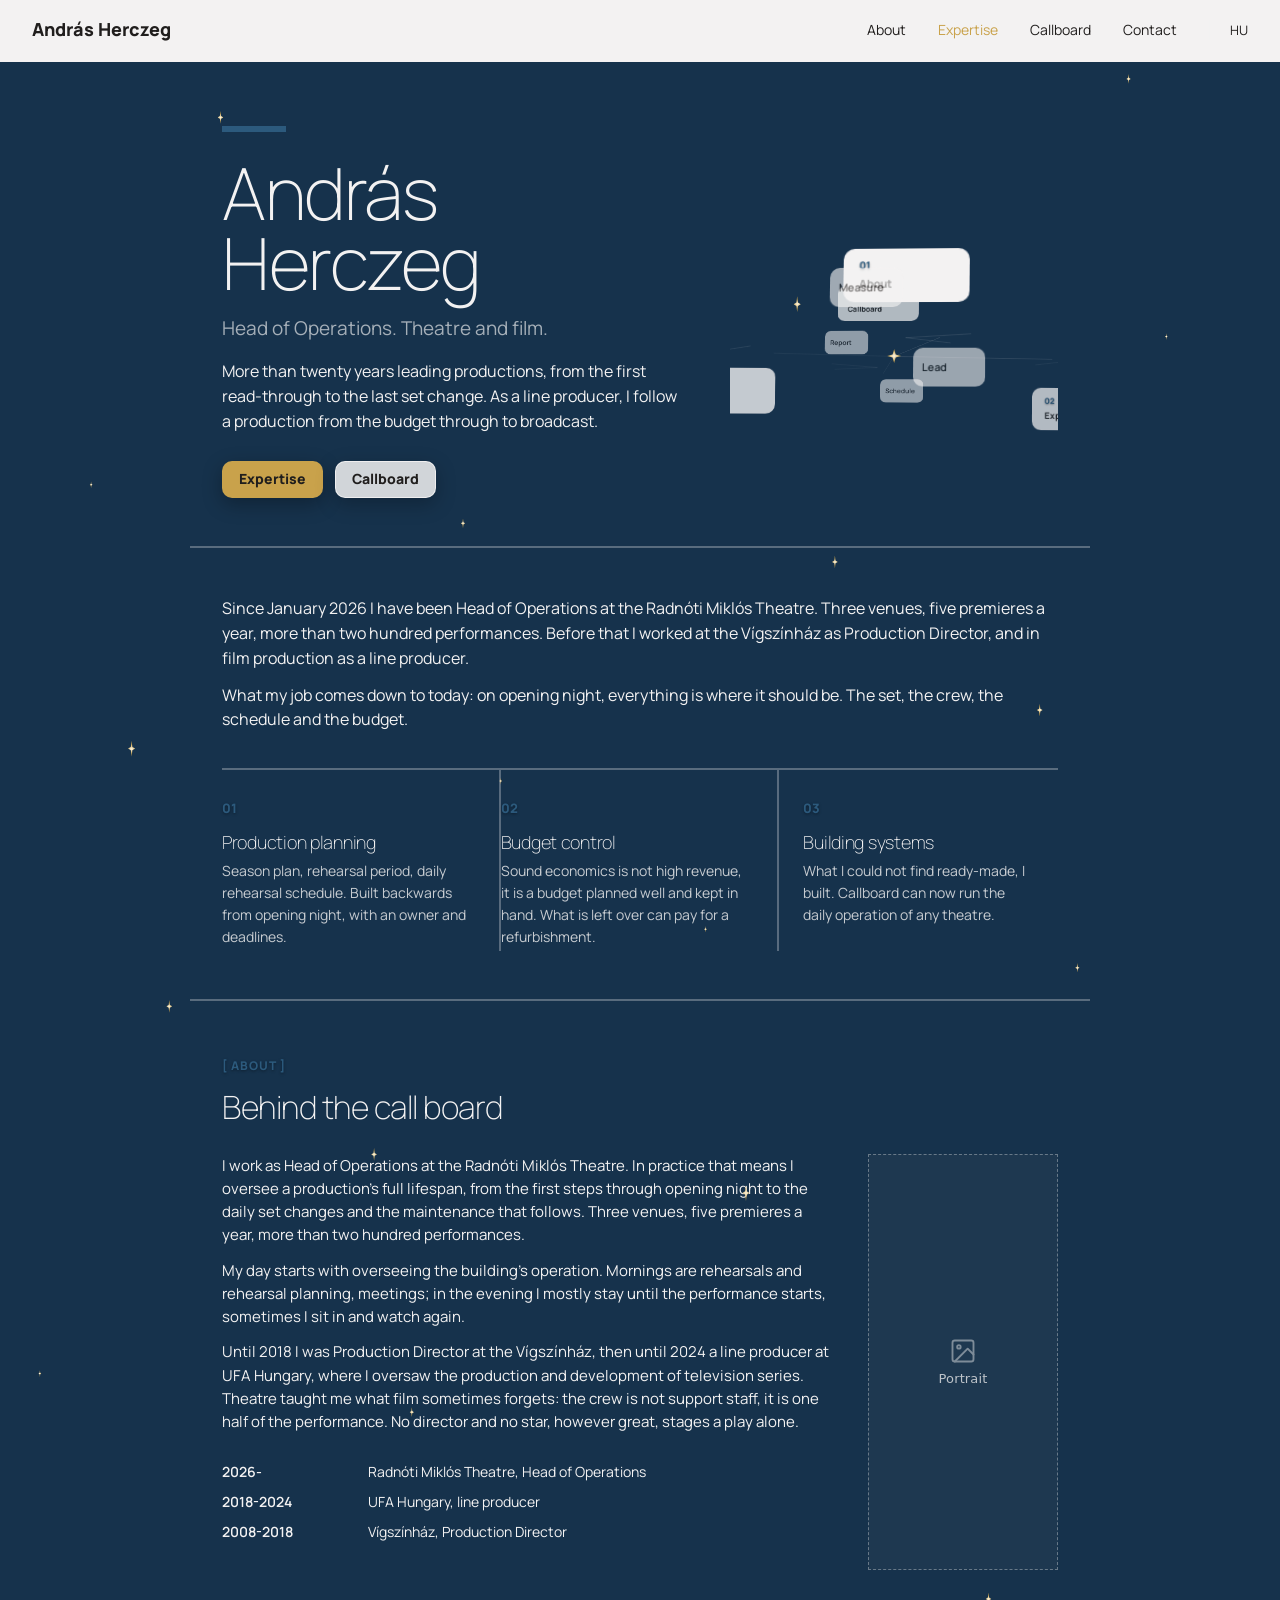
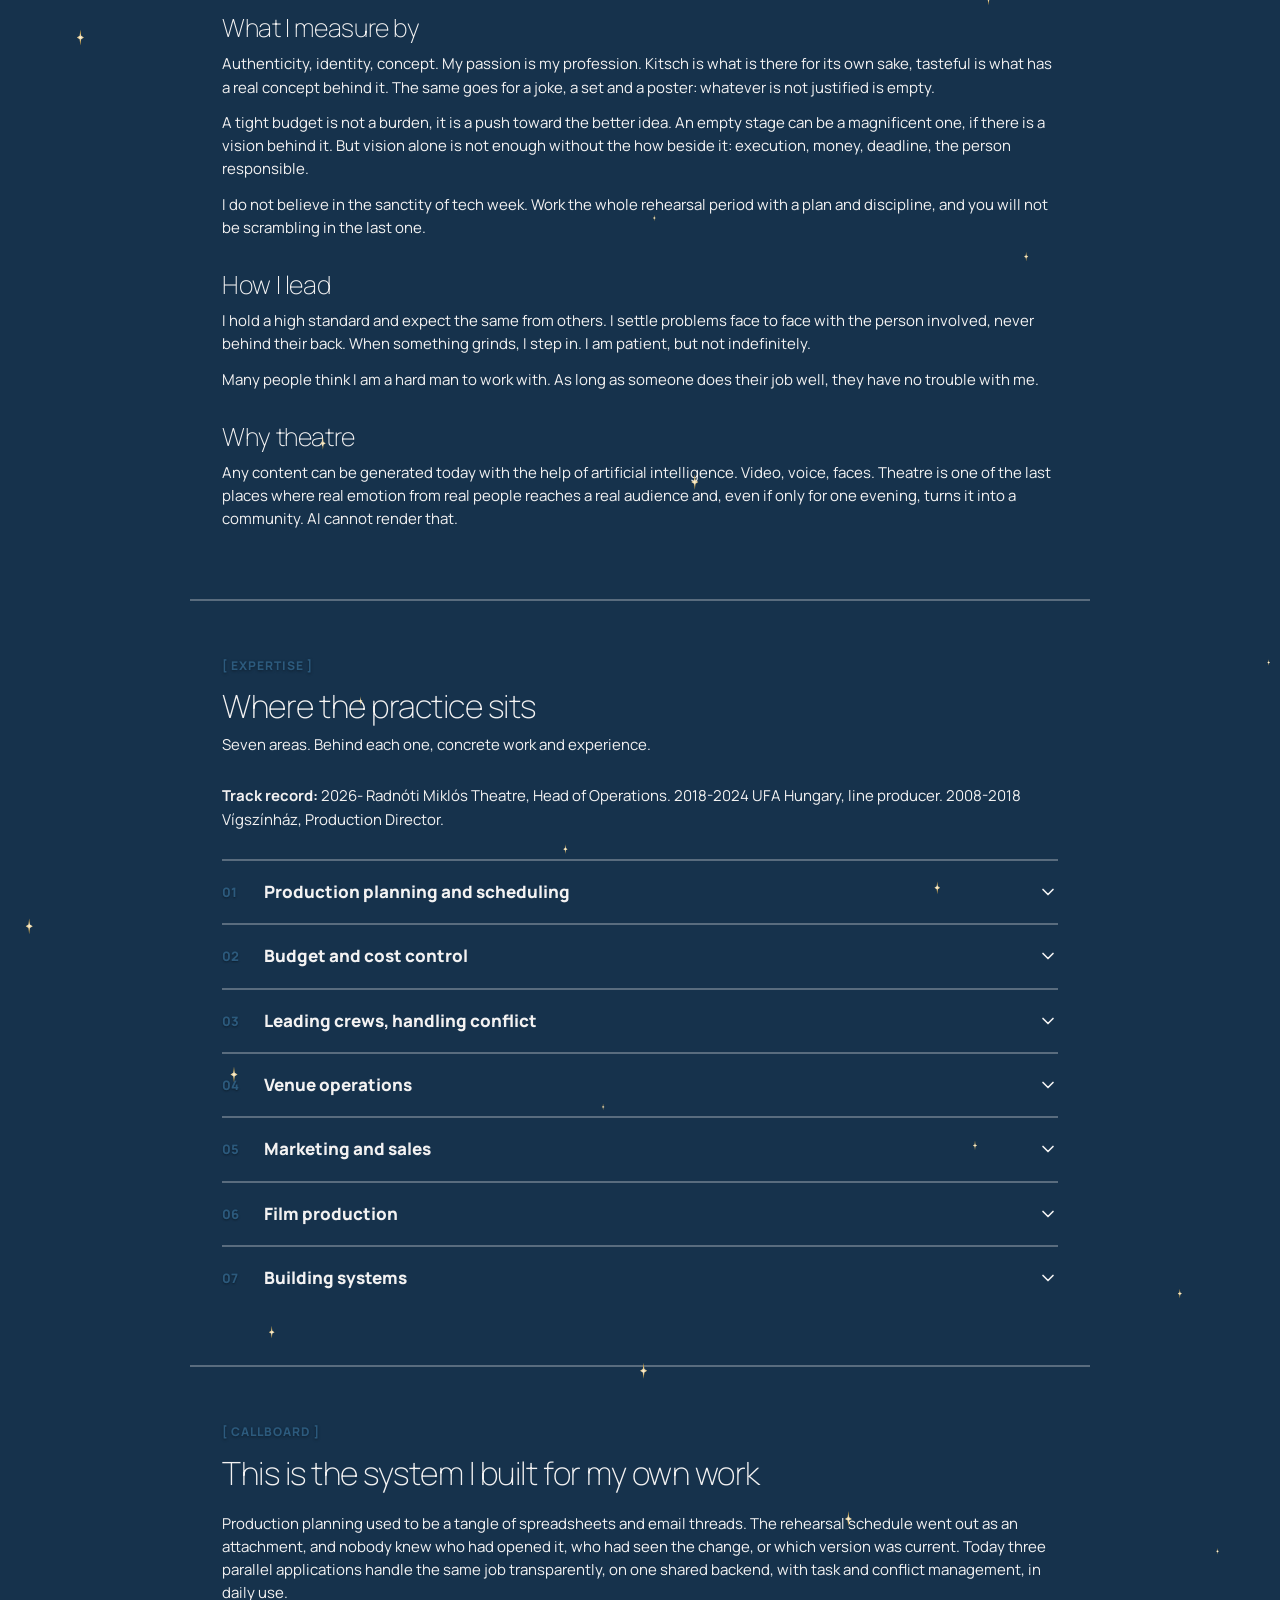
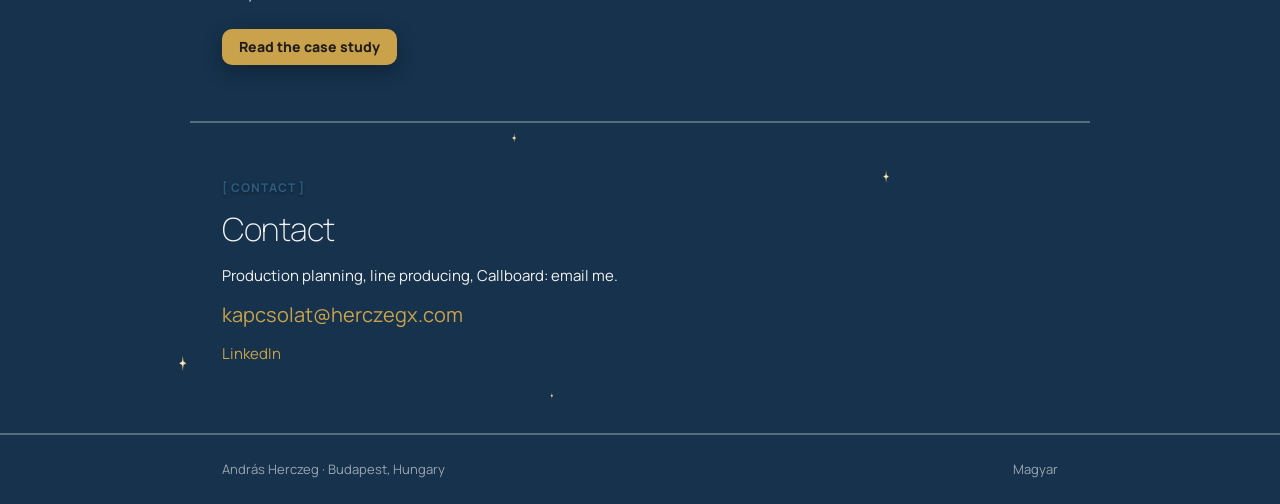
==== commit 2165fd9a: "Szoveg frissitese: operativ vezeto cim, bovult szakaszok, Callboard pontositasok A homlokzati szoveg" ====
--- a/en/index.html
+++ b/en/index.html
@@ -3,12 +3,12 @@
 <head>
 <meta charset="utf-8">
 <meta name="viewport" content="width=device-width, initial-scale=1">
-<title>András Herczeg - Head of Production</title>
-<meta name="description" content="András Herczeg, Head of Production at the Radnóti Miklós Theatre. Production planning, budget control, crew leadership, film production. Builder of the Callboard production system.">
+<title>András Herczeg - Head of Operations</title>
+<meta name="description" content="András Herczeg, Head of Operations at the Radnóti Miklós Theatre. Production planning, budget control, crew leadership, film production. Builder of the Callboard production system.">
 <link rel="canonical" href="https://herczegx.com/en/">
 <link rel="alternate" hreflang="en" href="https://herczegx.com/en/">
 <link rel="alternate" hreflang="hu" href="https://herczegx.com/">
-<meta property="og:title" content="András Herczeg - Head of Production">
+<meta property="og:title" content="András Herczeg - Head of Operations">
 <meta property="og:description" content="Production planning, budget control, crew leadership. Theatre and film.">
 <meta property="og:type" content="profile">
 <meta property="og:url" content="https://herczegx.com/en/">
@@ -40,8 +40,8 @@
       <div class="hero-bal">
         <div class="hero-csik"></div>
         <h1>András<br>Herczeg</h1>
-        <p class="hero-alcim">Head of Production &middot; theatre and film</p>
-        <p class="hero-bio">More than twenty years leading productions, from the first read-through to the last set change.</p>
+        <p class="hero-alcim">Head of Operations. Theatre and film.</p>
+        <p class="hero-bio">More than twenty years leading productions, from the first read-through to the last set change. As a line producer, I follow a production from the budget through to broadcast.</p>
         <div class="hero-gombok">
           <a class="btn btn-elsodleges" href="#expertise">Expertise</a>
           <a class="btn btn-masodlagos" href="callboard.html">Callboard</a>
@@ -57,23 +57,23 @@
 
   <section>
     <div class="lane" style="padding:48px 32px;border-bottom:2px solid var(--color-divider)">
-      <p style="font-size:16px">Since January 2026 I have been Head of Production at the Radnóti Miklós Theatre. Three venues, five premieres a year, more than two hundred performances. Before that I worked at the Vígszínház as Production Director, and in film as a line producer.</p>
-      <p style="font-size:16px">My job, put simply: on opening night, everything is where it should be - the set, the crew, the schedule and the budget.</p>
+      <p style="font-size:16px">Since January 2026 I have been Head of Operations at the Radnóti Miklós Theatre. Three venues, five premieres a year, more than two hundred performances. Before that I worked at the Vígszínház as Production Director, and in film production as a line producer.</p>
+      <p style="font-size:16px">What my job comes down to today: on opening night, everything is where it should be. The set, the crew, the schedule and the budget.</p>
       <div class="harmas">
         <div>
           <div class="szam">01</div>
           <h3>Production planning</h3>
-          <p>Season plan, rehearsal, call sheet. Built backwards from opening night, with an owner and a deadline.</p>
+          <p>Season plan, rehearsal period, daily rehearsal schedule. Built backwards from opening night, with an owner and deadlines.</p>
         </div>
         <div>
           <div class="szam">02</div>
           <h3>Budget control</h3>
-          <p>Sound economics is not high revenue - it is a budget planned well and kept.</p>
+          <p>Sound economics is not high revenue, it is a budget planned well and kept in hand. What is left over can pay for a refurbishment.</p>
         </div>
         <div>
           <div class="szam">03</div>
           <h3>Building systems</h3>
-          <p>Callboard can run the daily operation of any theatre.</p>
+          <p>What I could not find ready-made, I built. Callboard can now run the daily operation of any theatre.</p>
         </div>
       </div>
     </div>
@@ -86,12 +86,13 @@
 
       <div class="rolam-racs">
         <div>
-          <p>Three venues, five premieres a year, a 228-seat house where one empty evening hurts. My day starts with a walk through the building: mornings are rehearsals and planning, afternoons meetings, evenings I stay until the performance starts.</p>
-          <p>Film taught me what theatre sometimes forgets: the crew is not support staff, it is one half of the performance. No director and no star, however great, stages a play alone.</p>
+          <p>I work as Head of Operations at the Radnóti Miklós Theatre. In practice that means I oversee a production's full lifespan, from the first steps through opening night to the daily set changes and the maintenance that follows. Three venues, five premieres a year, more than two hundred performances.</p>
+          <p>My day starts with overseeing the building's operation. Mornings are rehearsals and rehearsal planning, meetings; in the evening I mostly stay until the performance starts, sometimes I sit in and watch again.</p>
+          <p>Until 2018 I was Production Director at the Vígszínház, then until 2024 a line producer at UFA Hungary, where I oversaw the production and development of television series. Theatre taught me what film sometimes forgets: the crew is not support staff, it is one half of the performance. No director and no star, however great, stages a play alone.</p>
 
           <table class="rolam-tabla">
             <tbody>
-              <tr><td>2026-</td><td>Radnóti Miklós Theatre, Head of Production</td></tr>
+              <tr><td>2026-</td><td>Radnóti Miklós Theatre, Head of Operations</td></tr>
               <tr><td>2018-2024</td><td>UFA Hungary, line producer</td></tr>
               <tr><td>2008-2018</td><td>Vígszínház, Production Director</td></tr>
             </tbody>
@@ -101,13 +102,16 @@
       </div>
 
       <h3 style="margin:44px 0 10px">What I measure by</h3>
-      <p>Authenticity, integrity, concept. Kitsch is what is there for its own sake; taste is what has a concept behind it. A tight budget is not a burden, it forces the better idea, but vision alone is not enough without the how: execution, money, deadline, the person responsible.</p>
+      <p>Authenticity, identity, concept. My passion is my profession. Kitsch is what is there for its own sake, tasteful is what has a real concept behind it. The same goes for a joke, a set and a poster: whatever is not justified is empty.</p>
+      <p>A tight budget is not a burden, it is a push toward the better idea. An empty stage can be a magnificent one, if there is a vision behind it. But vision alone is not enough without the how beside it: execution, money, deadline, the person responsible.</p>
+      <p>I do not believe in the sanctity of tech week. Work the whole rehearsal period with a plan and discipline, and you will not be scrambling in the last one.</p>
 
       <h3 style="margin:32px 0 10px">How I lead</h3>
-      <p>I hold a high standard and expect the same from others. I settle problems face to face with the person involved, never behind their back. As long as someone does their job well, they have no trouble with me.</p>
+      <p>I hold a high standard and expect the same from others. I settle problems face to face with the person involved, never behind their back. When something grinds, I step in. I am patient, but not indefinitely.</p>
+      <p>Many people think I am a hard man to work with. As long as someone does their job well, they have no trouble with me.</p>
 
       <h3 style="margin:32px 0 10px">Why theatre</h3>
-      <p>Any content can be generated now with AI. Theatre is the last place where real emotion from real people reaches a real audience and, for one evening, turns it into a community. AI cannot render that.</p>
+      <p>Any content can be generated today with the help of artificial intelligence. Video, voice, faces. Theatre is one of the last places where real emotion from real people reaches a real audience and, even if only for one evening, turns it into a community. AI cannot render that.</p>
     </div>
   </section>
 
@@ -115,36 +119,37 @@
     <div class="lane" style="padding:56px 32px;border-bottom:2px solid var(--color-divider)">
       <p class="kicker">[ EXPERTISE ]</p>
       <h2 style="margin-bottom:8px">Where the practice sits</h2>
-      <p style="margin-bottom:28px">Seven areas. Each one backed by work, not a certificate.</p>
+      <p style="margin-bottom:28px">Seven areas. Behind each one, concrete work and experience.</p>
+      <p style="margin-bottom:28px"><strong>Track record:</strong> 2026- Radnóti Miklós Theatre, Head of Operations. 2018-2024 UFA Hungary, line producer. 2008-2018 Vígszínház, Production Director.</p>
 
       <div>
         <div class="acc-sor">
           <button class="acc-gomb"><span class="szam">01</span><span class="cim">Production planning and scheduling</span><svg class="acc-chev" width="20" height="20" viewBox="0 0 24 24" fill="none" stroke="currentColor" stroke-width="2" stroke-linecap="round" stroke-linejoin="round"><polyline points="6 9 12 15 18 9"></polyline></svg></button>
-          <p class="acc-szoveg">Season plan, rehearsal period, weekly and daily schedules, call sheets. I build the sequence backwards from opening night, with an owner and a deadline. The weekly schedule informs, the daily one obliges - mixing the two is how fifty people come to work on the wrong day.</p>
+          <p class="acc-szoveg">Season plan, rehearsal period, weekly and daily rehearsal schedules. I build the sequence backwards from the planned opening night, with an owner and a deadline. The weekly schedule informs, the daily one obliges - the two must not be mixed.</p>
         </div>
         <div class="acc-sor">
           <button class="acc-gomb"><span class="szam">02</span><span class="cim">Budget and cost control</span><svg class="acc-chev" width="20" height="20" viewBox="0 0 24 24" fill="none" stroke="currentColor" stroke-width="2" stroke-linecap="round" stroke-linejoin="round"><polyline points="6 9 12 15 18 9"></polyline></svg></button>
-          <p class="acc-szoveg">Sound economics is not high revenue, it is keeping the budget you planned. Done well, something is left over, and that pays for a bonus, a repair, a refurbishment. With public money, clean accounting is not caution: there is real delivery behind every invoice.</p>
+          <p class="acc-szoveg">Sound economics is not high revenue, it is how well you keep to the resources you planned. Done well, something is left over, and that pays for a bonus, a repair, a rebuild. With public money, clean accounting is not caution: there is real delivery behind every invoice.</p>
         </div>
         <div class="acc-sor">
           <button class="acc-gomb"><span class="szam">03</span><span class="cim">Leading crews, handling conflict</span><svg class="acc-chev" width="20" height="20" viewBox="0 0 24 24" fill="none" stroke="currentColor" stroke-width="2" stroke-linecap="round" stroke-linejoin="round"><polyline points="6 9 12 15 18 9"></polyline></svg></button>
-          <p class="acc-szoveg">I do not enjoy confrontation, but when the order of a rehearsal is at stake I will do it. I have sent someone out of the building, and I have sat down next to someone so my presence would keep them from losing it. Hierarchy entitles nobody to shout.</p>
+          <p class="acc-szoveg">I do not enjoy confrontation, but when a production's order is at stake, I will do it. I have sent someone off a shoot or out of the theatre, and I have sat down next to someone just so my presence would keep them from breaking down. Hierarchy entitles nobody to violate another person's dignity. Humiliation is not a method, intimidation is not motivation, and artistic purpose is never an excuse.</p>
         </div>
         <div class="acc-sor">
           <button class="acc-gomb"><span class="szam">04</span><span class="cim">Venue operations</span><svg class="acc-chev" width="20" height="20" viewBox="0 0 24 24" fill="none" stroke="currentColor" stroke-width="2" stroke-linecap="round" stroke-linejoin="round"><polyline points="6 9 12 15 18 9"></polyline></svg></button>
-          <p class="acc-szoveg">Daily operation across three sites: main stage, rehearsal room, external venue. I start the day with a walk through the building. What breaks technically can cost tonight&rsquo;s performance, so it cannot wait until tomorrow.</p>
+          <p class="acc-szoveg">Daily operation across three sites: main stage, rehearsal room, external venue. Whatever breaks down technically, or becomes unreliable, can cost tonight&rsquo;s performance, so it cannot wait until tomorrow.</p>
         </div>
         <div class="acc-sor">
           <button class="acc-gomb"><span class="szam">05</span><span class="cim">Marketing and sales</span><svg class="acc-chev" width="20" height="20" viewBox="0 0 24 24" fill="none" stroke="currentColor" stroke-width="2" stroke-linecap="round" stroke-linejoin="round"><polyline points="6 9 12 15 18 9"></polyline></svg></button>
-          <p class="acc-szoveg">The old ways of selling tickets are gone and the supply is enormous and still growing. A small art theatre only stays visible if it approaches its audience differently. Theatre is made for the audience, not the critics.</p>
+          <p class="acc-szoveg">The old ways of selling tickets have gone out of fashion, while the supply is enormous and still growing. A small art theatre only stays visible if it approaches its audience differently. Theatre is made for the audience, not the critics, though it is not entirely independent of them either.</p>
         </div>
         <div class="acc-sor">
           <button class="acc-gomb"><span class="szam">06</span><span class="cim">Film production</span><svg class="acc-chev" width="20" height="20" viewBox="0 0 24 24" fill="none" stroke="currentColor" stroke-width="2" stroke-linecap="round" stroke-linejoin="round"><polyline points="6 9 12 15 18 9"></polyline></svg></button>
-          <p class="acc-szoveg">As a line producer I ran television series and commercials. Day-by-day shooting schedules, hard cost control, crew logistics. That habit brought day-level planning and real data tracking into my theatre work.</p>
+          <p class="acc-szoveg">As a line producer I ran the production of television series and commercials. From breaking down the script to building the shooting schedule, firm and purposeful cost control, an empathetic approach to crew organisation. That mindset brought day-level planning and data tracking into my theatre work.</p>
         </div>
         <div class="acc-sor">
           <button class="acc-gomb"><span class="szam">07</span><span class="cim">Building systems</span><svg class="acc-chev" width="20" height="20" viewBox="0 0 24 24" fill="none" stroke="currentColor" stroke-width="2" stroke-linecap="round" stroke-linejoin="round"><polyline points="6 9 12 15 18 9"></polyline></svg></button>
-          <p class="acc-szoveg">A spreadsheet model first, then a web system, and today three applications in live use. I did not train as a developer, but service design is close to me; I built the system because my own work needed it.</p>
+          <p class="acc-szoveg">A spreadsheet model first, then a web system, today three applications in live use. I did not start out as a developer, but service design is close to me. I built the system for my own work, but with the right permission structure it can cover a theatre's entire operation.</p>
         </div>
       </div>
     </div>
@@ -153,18 +158,10 @@
   <section id="callboard-teaser">
     <div class="lane" style="padding:56px 32px;border-bottom:2px solid var(--color-divider)">
       <p class="kicker">[ CALLBOARD ]</p>
-      <h2 style="margin-bottom:20px">The system I built for my own work</h2>
-      <p>Production planning used to live in spreadsheets and email - nobody knew which version was current. Today three applications do the same job on one shared backend, in daily use.</p>
-
-      <image-slot id="callboard-video" shape="rect" placeholder="Short video of Callboard" style="width:100%;aspect-ratio:16/9;margin:24px 0"></image-slot>
-
-      <div class="stat-sor">
-        <div><div class="szam" style="color:#b98f3d">3</div><div class="cimke">applications, one backend</div></div>
-        <div><div class="szam" style="color:#b98f3d">3,314</div><div class="cimke">automated checks</div></div>
-        <div><div class="szam" style="color:#b98f3d">89</div><div class="cimke">test files, all green</div></div>
-      </div>
-
-      <a class="btn btn-elsodleges" href="callboard.html">Read the case study</a>
+      <h2 style="margin-bottom:20px">This is the system I built for my own work</h2>
+      <p>Production planning used to be a tangle of spreadsheets and email threads. The rehearsal schedule went out as an attachment, and nobody knew who had opened it, who had seen the change, or which version was current. Today three parallel applications handle the same job transparently, on one shared backend, with task and conflict management, in daily use.</p>
+
+      <a class="btn btn-elsodleges" href="callboard.html" style="margin-top:12px">Read the case study</a>
     </div>
   </section>
 
@@ -172,8 +169,9 @@
     <div class="lane" style="padding:56px 32px">
       <p class="kicker">[ CONTACT ]</p>
       <h2 style="margin-bottom:16px">Contact</h2>
-      <p>Production planning, line production, Callboard: email me.</p>
+      <p>Production planning, line producing, Callboard: email me.</p>
       <p style="font-size:20px"><a href="mailto:kapcsolat@herczegx.com">kapcsolat@herczegx.com</a></p>
+      <p style="font-size:15px"><a href="https://www.linkedin.com/in/andrás-herczeg-8a49b4121">LinkedIn</a></p>
     </div>
   </section>
 
